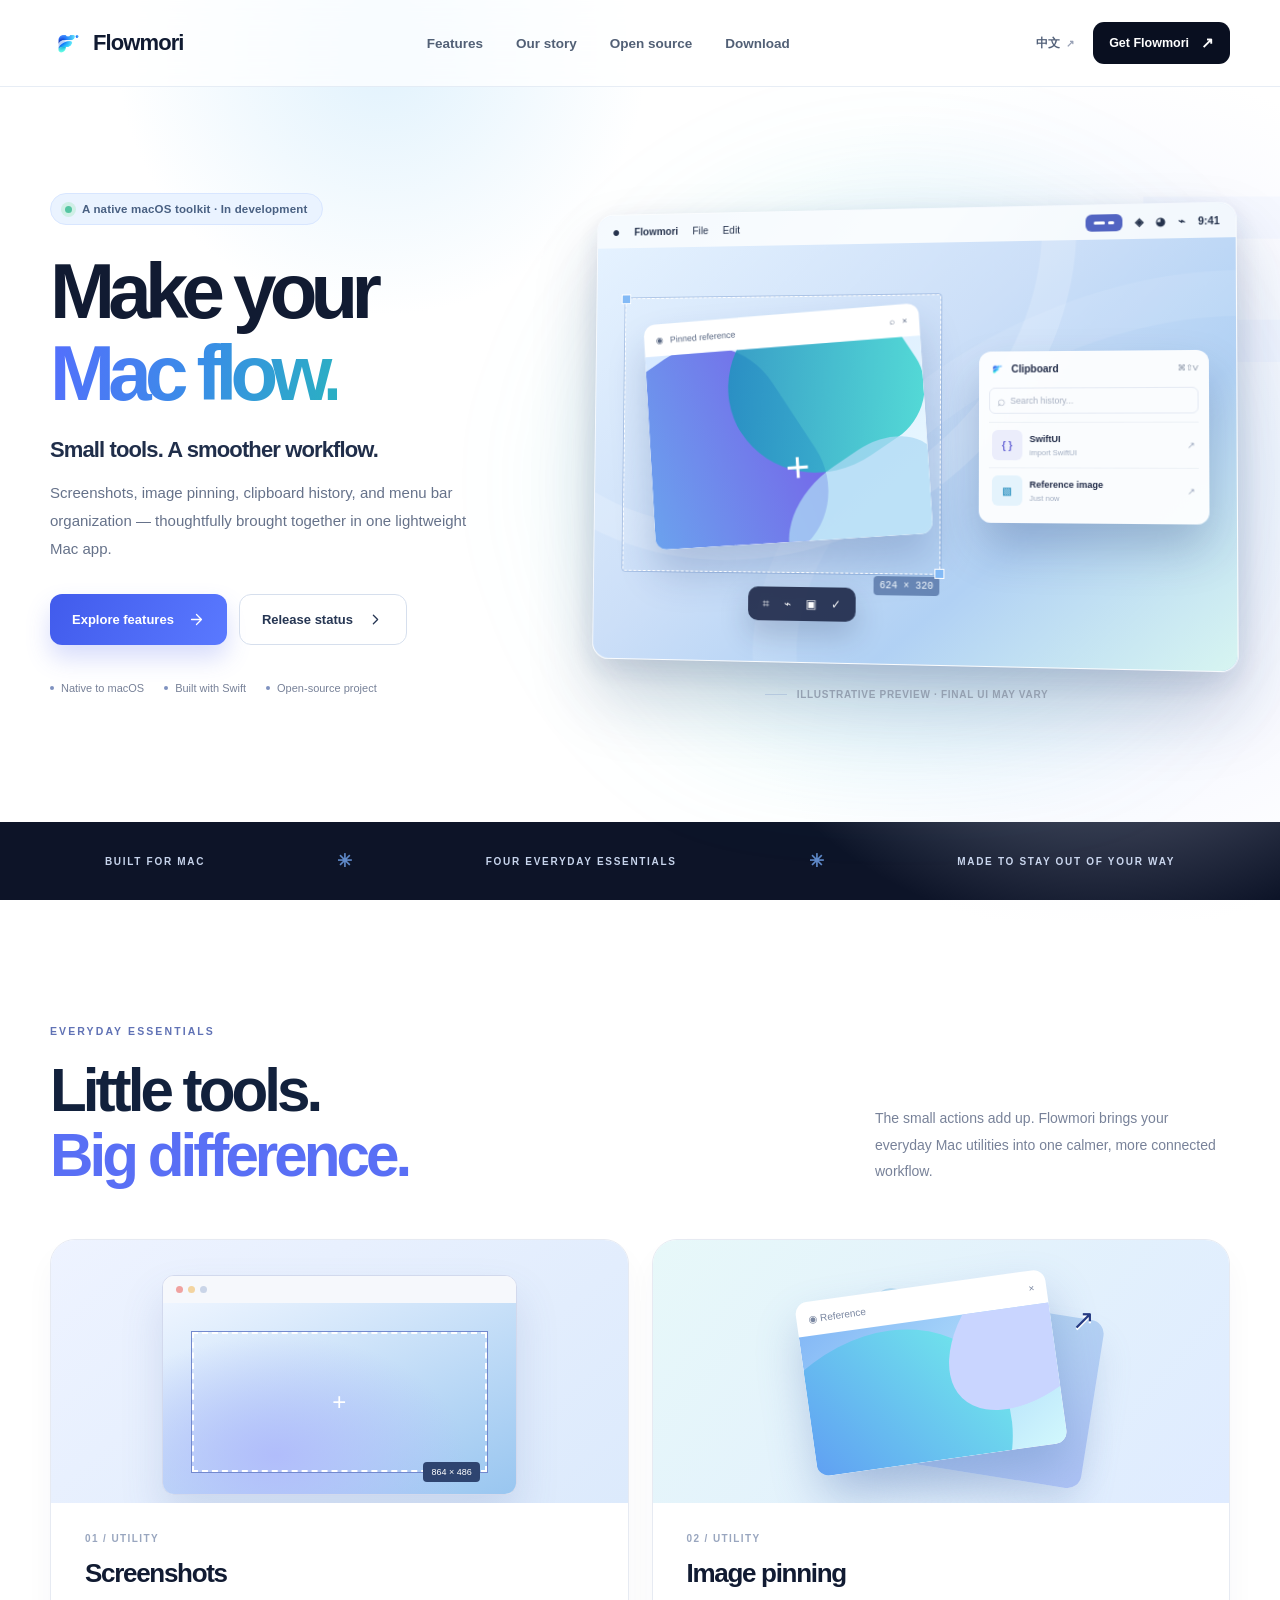
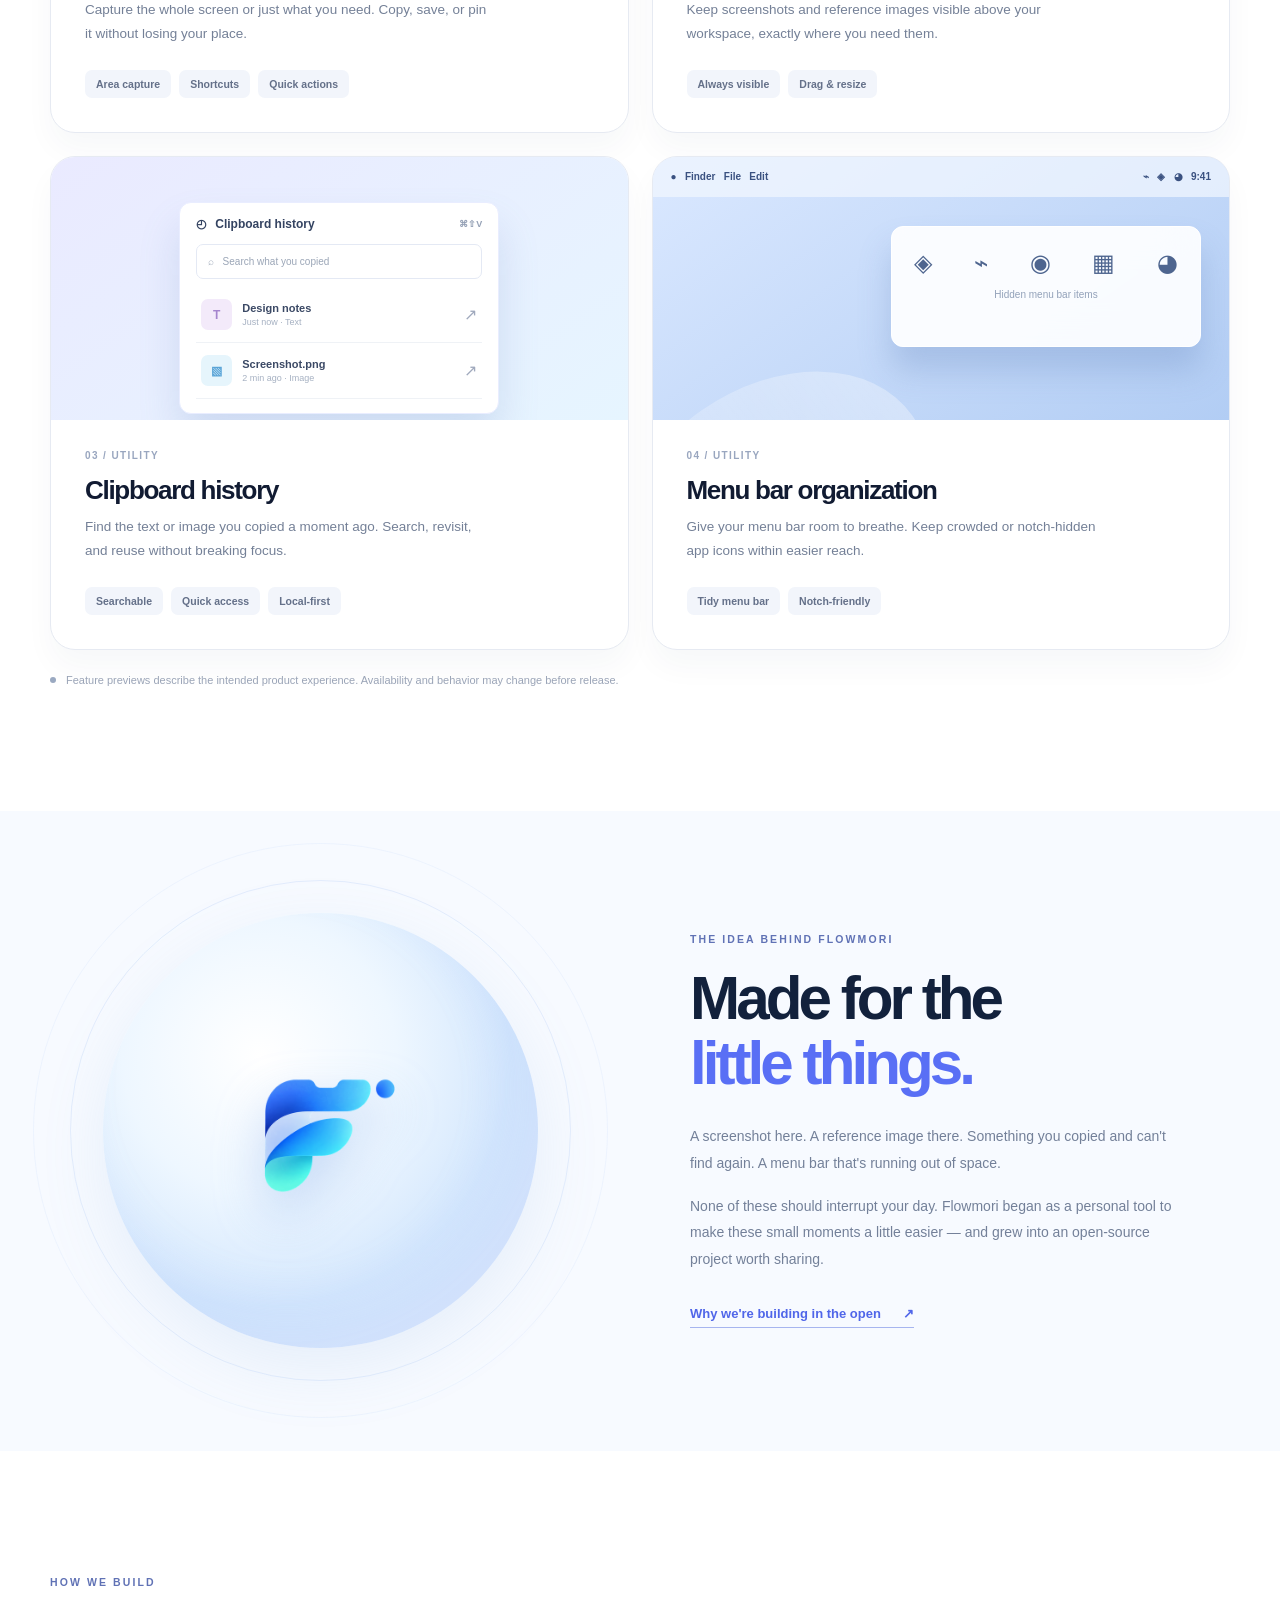
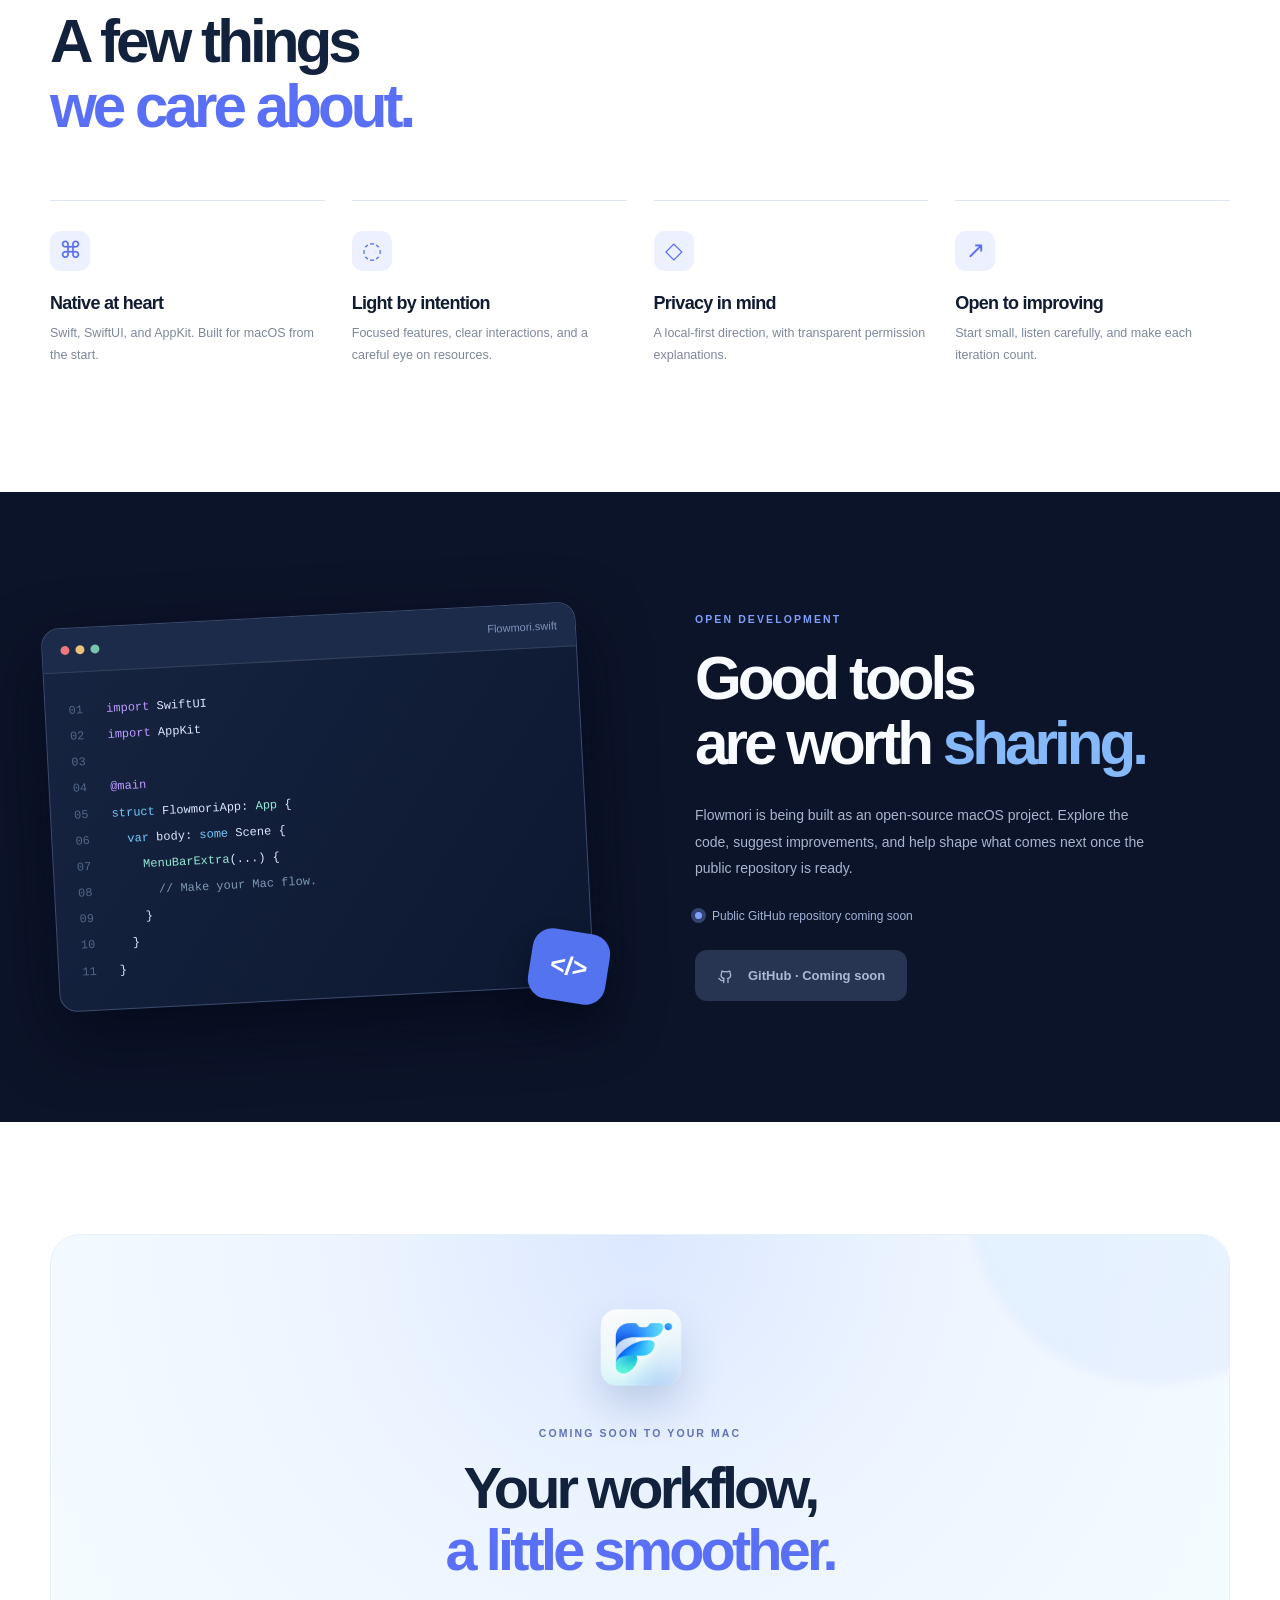
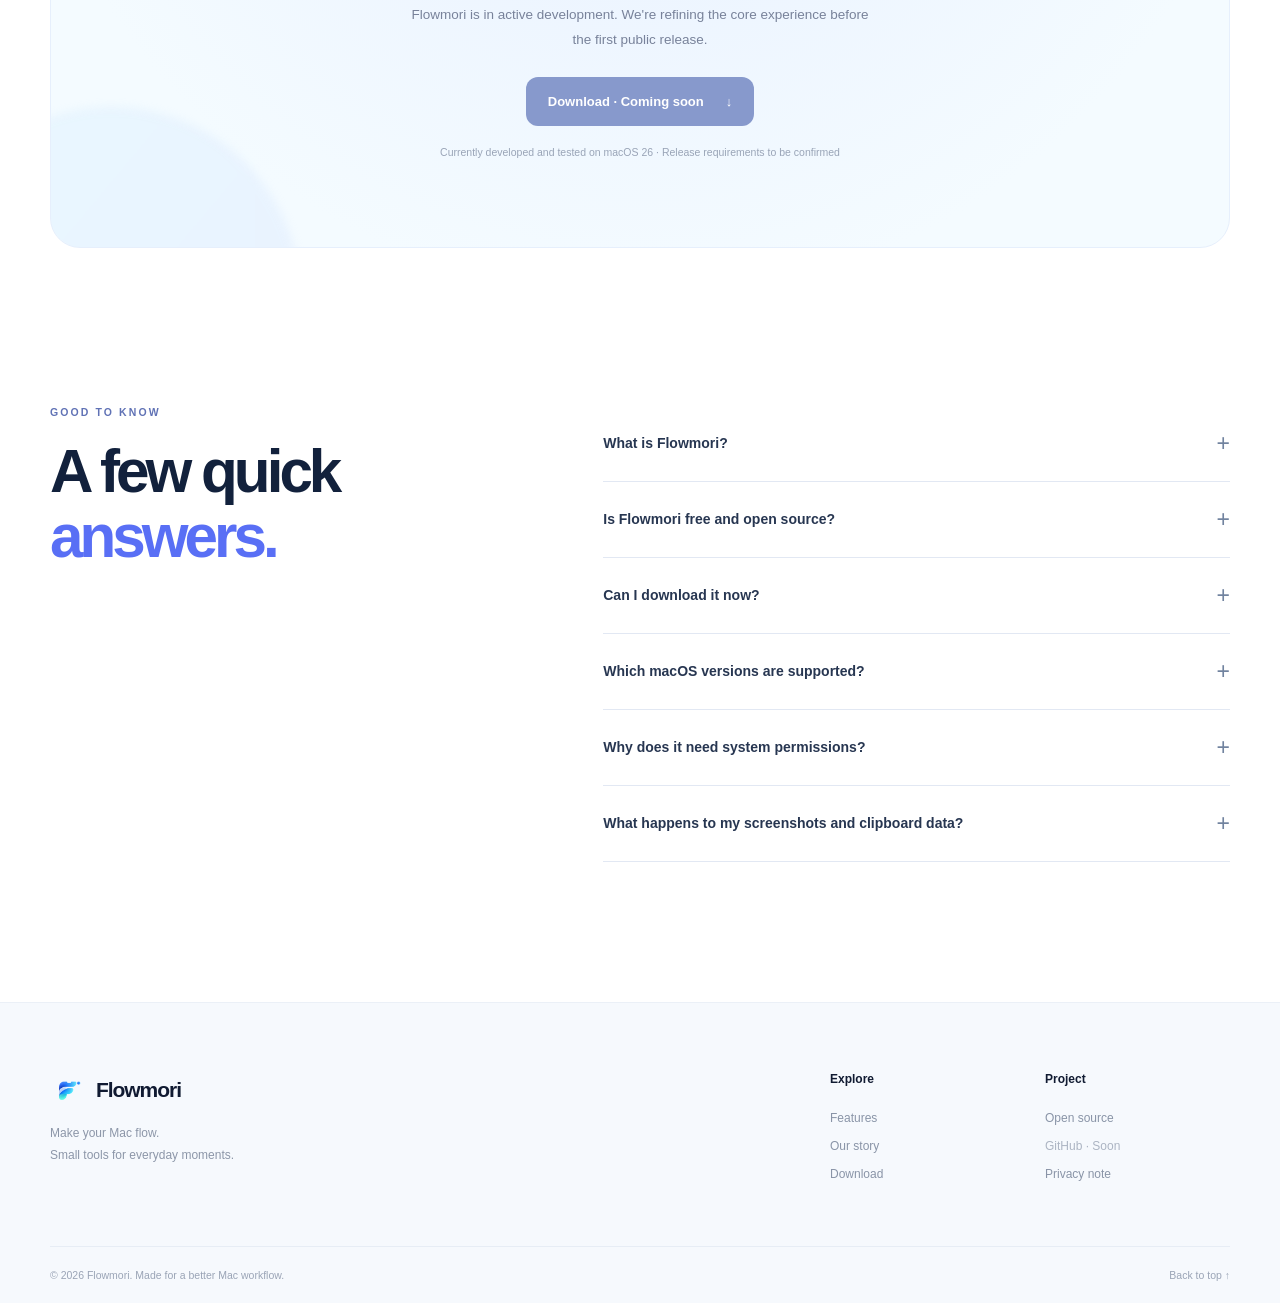
==== index.html @ 20188eb5 "Initial Flowmori website" ====
<!doctype html>
<html lang="en">
<head>
  <meta charset="utf-8">
  <meta name="viewport" content="width=device-width, initial-scale=1">
  <meta name="theme-color" content="#0a1020">
  <meta name="description" content="Flowmori is a lightweight, native macOS productivity toolkit for screenshots, image pinning, clipboard history, and menu bar organization. Made for the little things.">
  <meta property="og:type" content="website">
  <meta property="og:site_name" content="Flowmori">
  <meta property="og:title" content="Flowmori — Make your Mac flow.">
  <meta property="og:description" content="Small tools. A smoother workflow. A native macOS productivity toolkit in development.">
  <meta property="og:url" content="https://flowmori.ai/">
  <meta property="og:image" content="https://flowmori.ai/assets/og-flowmori.jpg">
  <meta name="twitter:card" content="summary_large_image">
  <link rel="canonical" href="https://flowmori.ai/">
  <link rel="icon" type="image/png" sizes="32x32" href="/assets/favicon-32.png">
  <link rel="apple-touch-icon" sizes="180x180" href="/assets/apple-touch-icon.png">
  <link rel="manifest" href="/site.webmanifest">
  <link rel="stylesheet" href="/styles.css">
  <title>Flowmori — Make your Mac flow.</title>
  <script src="/site-config.js" defer></script>
  <script src="/main.js" defer></script>
</head>
<body>
  <a class="skip-link" href="#main">Skip to content</a>
  <div class="ambient ambient-one" aria-hidden="true"></div>
  <div class="ambient ambient-two" aria-hidden="true"></div>
  <header class="site-header" id="top">
    <div class="nav-wrap wrap">
      <a class="brand" href="#top" aria-label="Flowmori, homepage">
        <img src="/assets/flowmori-mark.png" width="34" height="34" alt="" class="brand-icon">
        <span>Flowmori</span>
      </a>
      <button class="mobile-toggle" type="button" aria-label="Open menu" aria-expanded="false" aria-controls="primary-nav"><span></span><span></span><span></span></button>
      <nav class="primary-nav" id="primary-nav" aria-label="Main navigation">
        <a href="#features" data-t="navFeatures">Features</a>
        <a href="#story" data-t="navStory">Our story</a>
        <a href="#opensource" data-t="navSource">Open source</a>
        <a href="#download" data-t="navDownload">Download</a>
      </nav>
      <div class="nav-actions">
        <button class="lang-switch" id="lang-switch" type="button" aria-label="Switch language">中文 <span aria-hidden="true">↗</span></button>
        <a class="nav-cta" href="#download"><span data-t="navCTA">Get Flowmori</span><span aria-hidden="true">↗</span></a>
      </div>
    </div>
  </header>

  <main id="main">
    <section class="hero wrap" aria-labelledby="hero-title">
      <div class="hero-copy">
        <div class="eyebrow"><span class="status-pulse"></span><span data-t="heroEyebrow">A native macOS toolkit · In development</span></div>
        <h1 id="hero-title"><span data-t="heroLine1">Make your</span><br><span class="gradient-text" data-t="heroLine2">Mac flow.</span></h1>
        <p class="hero-lead" data-t="heroLead">Small tools. A smoother workflow.</p>
        <p class="hero-description" data-t="heroDescription">Screenshots, image pinning, clipboard history, and menu bar organization — thoughtfully brought together in one lightweight Mac app.</p>
        <div class="hero-buttons">
          <a class="button button-primary" href="#features"><span data-t="exploreFeatures">Explore features</span><svg aria-hidden="true" viewBox="0 0 24 24"><path d="M5 12h14m-7-7 7 7-7 7"/></svg></a>
          <a class="button button-outline" href="#download"><span data-t="releaseStatus">Release status</span><svg aria-hidden="true" viewBox="0 0 24 24"><path d="m9 18 6-6-6-6"/></svg></a>
        </div>
        <div class="hero-meta"><span><span class="meta-dot"></span><span data-t="metaNative">Native to macOS</span></span><span><span class="meta-dot"></span><span data-t="metaSwift">Built with Swift</span></span><span><span class="meta-dot"></span><span data-t="metaOpen">Open-source project</span></span></div>
      </div>
      <div class="hero-art" aria-label="Illustrative concept preview of Flowmori's toolkit">
        <div class="hero-art-glow" aria-hidden="true"></div>
        <div class="mock-desktop">
          <div class="mock-menubar"><div class="mac-left"><span class="mac-apple">●</span><strong>Flowmori</strong><span>File</span><span>Edit</span></div><div class="mock-right"><span class="menu-pill" title="Hidden items illustration"><span class="minibar"></span><span class="minibar short"></span></span><span>◈</span><span>◕</span><span>⌁</span><span class="mock-clock">9:41</span></div></div>
          <div class="desktop-backdrop">
            <div class="desktop-texture texture-one"></div><div class="desktop-texture texture-two"></div>
            <div class="pinned-image"><div class="pin-head"><span class="pin-label">◉ &nbsp; Pinned reference</span><span>⌕ &nbsp; ×</span></div><div class="pin-scene"><div class="pin-blob a"></div><div class="pin-blob b"></div><div class="pin-blob c"></div><span class="pin-cross">+</span></div></div>
            <div class="selection-box"><span class="selection-label">624 × 320</span><div class="selection-corners"></div></div>
            <div class="clipboard-pop"><div class="clip-heading"><span class="tiny-logo"><img src="/assets/flowmori-mark.png" alt=""></span><strong>Clipboard</strong><span>⌘⇧V</span></div><div class="search-fake"><span>⌕</span> Search history...</div><div class="clip-entry"><span class="clip-entry-icon">{ }</span><div><b>SwiftUI</b><small>import SwiftUI</small></div><span>↗</span></div><div class="clip-entry"><span class="clip-entry-icon image-icon">▧</span><div><b>Reference image</b><small>Just now</small></div><span>↗</span></div></div>
            <div class="floating-controls"><span>⌗</span><span>⌁</span><span>▣</span><span>✓</span></div>
          </div>
        </div>
        <div class="concept-caption"><span class="caption-line"></span><span data-t="previewDisclaimer">Illustrative preview · Final UI may vary</span></div>
      </div>
      <div class="hero-orbit" aria-hidden="true">F</div>
    </section>

    <section class="proof-band"><div class="wrap proof-inner"><span data-t="proofOne">BUILT FOR MAC</span><span class="proof-divider">✳</span><span data-t="proofTwo">FOUR EVERYDAY ESSENTIALS</span><span class="proof-divider">✳</span><span data-t="proofThree">MADE TO STAY OUT OF YOUR WAY</span></div></section>

    <section id="features" class="section features-section wrap">
      <div class="section-top"><div><span class="section-kicker" data-t="featureKicker">EVERYDAY ESSENTIALS</span><h2 data-t="featureTitle">Little tools.<br><em>Big difference.</em></h2></div><p class="section-intro" data-t="featureIntro">The small actions add up. Flowmori brings your everyday Mac utilities into one calmer, more connected workflow.</p></div>
      <div class="feature-grid">
        <article class="feature-card card-screenshots"><div class="feature-visual visual-screenshot"><div class="vis-window"><div class="vis-header"><span></span><span></span><span></span></div><div class="vis-screen"><div class="shot-target"><span>+</span><span class="shot-count">864 × 486</span></div></div></div></div><div class="feature-content"><div class="feature-number">01 / <span data-t="featureUtility">UTILITY</span></div><h3 data-t="screenshotTitle">Screenshots</h3><p data-t="screenshotText">Capture the whole screen or just what you need. Copy, save, or pin it without losing your place.</p><div class="feature-chips"><span data-t="shotTag1">Area capture</span><span data-t="shotTag2">Shortcuts</span><span data-t="shotTag3">Quick actions</span></div></div></article>
        <article class="feature-card card-pinning"><div class="feature-visual visual-pinning"><div class="pin-shadow-window"></div><div class="pin-front-window"><div class="pin-top"><span>◉ Reference</span><span>×</span></div><div class="pin-gradient"><div class="pin-arc"></div><div class="pin-arc second"></div></div></div><div class="pin-cursor">↗</div></div><div class="feature-content"><div class="feature-number">02 / <span data-t="featureUtility">UTILITY</span></div><h3 data-t="pinningTitle">Image pinning</h3><p data-t="pinningText">Keep screenshots and reference images visible above your workspace, exactly where you need them.</p><div class="feature-chips"><span data-t="pinTag1">Always visible</span><span data-t="pinTag2">Drag & resize</span></div></div></article>
        <article class="feature-card card-clipboard"><div class="feature-visual visual-clipboard"><div class="clip-visual-panel"><div class="cv-top"><span>◴</span> Clipboard history <span>⌘⇧V</span></div><div class="cv-search">⌕ &nbsp; Search what you copied</div><div class="cv-row"><span class="cv-item-icon">T</span><div><strong>Design notes</strong><small>Just now · Text</small></div><span>↗</span></div><div class="cv-row"><span class="cv-item-icon blue">▧</span><div><strong>Screenshot.png</strong><small>2 min ago · Image</small></div><span>↗</span></div></div></div><div class="feature-content"><div class="feature-number">03 / <span data-t="featureUtility">UTILITY</span></div><h3 data-t="clipboardTitle">Clipboard history</h3><p data-t="clipboardText">Find the text or image you copied a moment ago. Search, revisit, and reuse without breaking focus.</p><div class="feature-chips"><span data-t="clipTag1">Searchable</span><span data-t="clipTag2">Quick access</span><span data-t="clipTag3">Local-first</span></div></div></article>
        <article class="feature-card card-menubar"><div class="feature-visual visual-menubar"><div class="menu-visual-top"><span>● &nbsp; Finder &nbsp; File &nbsp; Edit</span><span>⌁ &nbsp; ◈ &nbsp; ◕ &nbsp; 9:41</span></div><div class="menu-visual-panel"><div class="menu-visual-icons"><span>◈</span><span>⌁</span><span>◉</span><span>▦</span><span>◕</span></div><div class="menu-panel-label">Hidden menu bar items</div></div><div class="menu-beam"></div></div><div class="feature-content"><div class="feature-number">04 / <span data-t="featureUtility">UTILITY</span></div><h3 data-t="menubarTitle">Menu bar organization</h3><p data-t="menubarText">Give your menu bar room to breathe. Keep crowded or notch-hidden app icons within easier reach.</p><div class="feature-chips"><span data-t="menuTag1">Tidy menu bar</span><span data-t="menuTag2">Notch-friendly</span></div></div></article>
      </div>
      <p class="feature-notice"><span class="notice-dot"></span><span data-t="featureNotice">Feature previews describe the intended product experience. Availability and behavior may change before release.</span></p>
    </section>

    <section class="story-section" id="story"><div class="wrap story-layout"><div class="story-orb"><img src="/assets/flowmori-mark.png" alt="Flowmori abstract F mark" width="240" height="240"></div><div class="story-copy"><span class="section-kicker" data-t="storyKicker">THE IDEA BEHIND FLOWMORI</span><h2 data-t="storyTitle">Made for the<br><em>little things.</em></h2><p data-t="storyP1">A screenshot here. A reference image there. Something you copied and can't find again. A menu bar that's running out of space.</p><p data-t="storyP2">None of these should interrupt your day. Flowmori began as a personal tool to make these small moments a little easier — and grew into an open-source project worth sharing.</p><a class="text-link" href="#opensource"><span data-t="storyLink">Why we're building in the open</span><span aria-hidden="true">↗</span></a></div></div></section>

    <section class="section philosophy wrap"><div class="section-top philosophy-top"><div><span class="section-kicker" data-t="philosophyKicker">HOW WE BUILD</span><h2 data-t="philosophyTitle">A few things<br><em>we care about.</em></h2></div></div><div class="principles"><div class="principle"><span class="principle-icon">⌘</span><h3 data-t="pr1Title">Native at heart</h3><p data-t="pr1Text">Swift, SwiftUI, and AppKit. Built for macOS from the start.</p></div><div class="principle"><span class="principle-icon">◌</span><h3 data-t="pr2Title">Light by intention</h3><p data-t="pr2Text">Focused features, clear interactions, and a careful eye on resources.</p></div><div class="principle"><span class="principle-icon">◇</span><h3 data-t="pr3Title">Privacy in mind</h3><p data-t="pr3Text">A local-first direction, with transparent permission explanations.</p></div><div class="principle"><span class="principle-icon">↗</span><h3 data-t="pr4Title">Open to improving</h3><p data-t="pr4Text">Start small, listen carefully, and make each iteration count.</p></div></div></section>

    <section class="opensource-section" id="opensource"><div class="wrap source-layout"><div class="source-decoration" aria-hidden="true"><div class="code-window"><div class="code-top"><div><span></span><span></span><span></span></div><span>Flowmori.swift</span></div><div class="code-body"><div><i>01</i> <span class="code-purple">import</span> SwiftUI</div><div><i>02</i> <span class="code-purple">import</span> AppKit</div><div><i>03</i></div><div><i>04</i> <span class="code-purple">@main</span></div><div><i>05</i> <span class="code-blue">struct</span> FlowmoriApp: <span class="code-green">App</span> {</div><div><i>06</i> &nbsp; <span class="code-blue">var</span> body: <span class="code-blue">some</span> Scene {</div><div><i>07</i> &nbsp; &nbsp; <span class="code-green">MenuBarExtra</span>(...) {</div><div><i>08</i> &nbsp; &nbsp; &nbsp; <span class="code-muted">// Make your Mac flow.</span></div><div><i>09</i> &nbsp; &nbsp; }</div><div><i>10</i> &nbsp; }</div><div><i>11</i> }</div></div></div><div class="code-sticker">&lt;/&gt;</div></div><div class="source-copy"><span class="section-kicker" data-t="sourceKicker">OPEN DEVELOPMENT</span><h2 data-t="sourceTitle">Good tools<br>are worth <em>sharing.</em></h2><p data-t="sourceP">Flowmori is being built as an open-source macOS project. Explore the code, suggest improvements, and help shape what comes next once the public repository is ready.</p><div class="source-info"><span class="source-info-circle"></span><span data-t="sourceStatus">Public GitHub repository coming soon</span></div><div class="source-actions"><span id="github-cta" class="button button-disabled" aria-disabled="true"><svg aria-hidden="true" viewBox="0 0 24 24"><path d="M9 19c-4.5 1.5-4.5-2.5-6.5-3M15.5 22v-3.9c0-1.1.1-1.6-.5-2.1 2.1-.2 4.3-1.1 4.3-4.8 0-1-.4-1.8-1-2.5.1-.3.4-1.4-.1-2.9 0 0-1-.3-3 1a10.4 10.4 0 0 0-5.4 0c-2-1.3-3-1-3-1-.5 1.5-.2 2.6-.1 2.9-.7.7-1 1.5-1 2.5 0 3.7 2.2 4.6 4.3 4.8-.5.5-.5 1.1-.5 2.1V22"/></svg><span data-t="sourceButton">GitHub · Coming soon</span></span></div></div></div></section>

    <section id="download" class="download-section wrap"><div class="download-panel"><div class="download-noise"></div><div class="download-inner"><div class="download-icon"><img src="/assets/flowmori-app-icon.png" alt="Flowmori app icon" width="98" height="98"></div><span class="section-kicker download-kicker" data-t="downloadKicker">COMING SOON TO YOUR MAC</span><h2 data-t="downloadTitle">Your workflow,<br><em>a little smoother.</em></h2><p data-t="downloadText">Flowmori is in active development. We're refining the core experience before the first public release.</p><div id="download-action" class="button button-download-disabled" aria-disabled="true"><span data-t="downloadButton">Download · Coming soon</span><span aria-hidden="true">↓</span></div><p class="download-small" data-t="downloadMeta">Currently developed and tested on macOS 26 · Release requirements to be confirmed</p></div><div class="download-orb orb-left"></div><div class="download-orb orb-right"></div></div></section>

    <section class="section faq-section wrap" id="faq"><div class="faq-heading"><span class="section-kicker" data-t="faqKicker">GOOD TO KNOW</span><h2 data-t="faqTitle">A few quick<br><em>answers.</em></h2></div><div class="faq-list">
      <details><summary><span data-t="q1">What is Flowmori?</span><span class="faq-plus" aria-hidden="true">+</span></summary><p data-t="a1">Flowmori is a native macOS productivity toolkit bringing screenshots, image pinning, clipboard history, and menu bar organization together.</p></details>
      <details><summary><span data-t="q2">Is Flowmori free and open source?</span><span class="faq-plus" aria-hidden="true">+</span></summary><p data-t="a2">That's the plan. Flowmori is being developed as a free, open-source application. The repository and licensing details will be shared when the project becomes public.</p></details>
      <details><summary><span data-t="q3">Can I download it now?</span><span class="faq-plus" aria-hidden="true">+</span></summary><p data-t="a3">Not yet. The first public build, installation instructions, and release notes will appear here when they're ready.</p></details>
      <details><summary><span data-t="q4">Which macOS versions are supported?</span><span class="faq-plus" aria-hidden="true">+</span></summary><p data-t="a4">Development and testing currently focus on macOS 26. Final minimum version and hardware support will be confirmed with the release.</p></details>
      <details><summary><span data-t="q5">Why does it need system permissions?</span><span class="faq-plus" aria-hidden="true">+</span></summary><p data-t="a5">Screenshots and some menu bar interactions rely on macOS system permissions. The application will explain the permissions needed for each feature.</p></details>
      <details><summary><span data-t="q6">What happens to my screenshots and clipboard data?</span><span class="faq-plus" aria-hidden="true">+</span></summary><p data-t="a6">Flowmori is being designed with local-first functionality in mind. Data storage, permissions, and any network access will be documented before public release.</p></details>
    </div></section>
  </main>
  <footer class="footer"><div class="wrap footer-top"><div><div class="footer-brand"><img src="/assets/flowmori-mark.png" width="36" height="36" alt=""><strong>Flowmori</strong></div><p data-t="footerTag">Make your Mac flow.<br>Small tools for everyday moments.</p></div><div class="footer-links"><div><h4 data-t="footerExplore">Explore</h4><a href="#features" data-t="navFeatures">Features</a><a href="#story" data-t="navStory">Our story</a><a href="#download" data-t="navDownload">Download</a></div><div><h4 data-t="footerProject">Project</h4><a href="#opensource" data-t="navSource">Open source</a><span class="muted-link" data-t="footerGithub">GitHub · Soon</span><a href="/privacy/" data-t="privacyLink">Privacy note</a></div></div></div><div class="wrap footer-bottom"><span>© 2026 Flowmori. <span data-t="footerRights">Made for a better Mac workflow.</span></span><a href="#top" class="back-top" data-t="backTop">Back to top ↑</a></div></footer>
</body>
</html>
---- styles.css ----
:root{--ink:#111b32;--muted:#64708a;--accent:#506bfa;--sky:#50cbea;--surface:#f7f9fd;--line:#e3e8f1;--navy:#090f20;--card-radius:24px;--wrap:1180px}*{box-sizing:border-box}html{scroll-behavior:smooth;scroll-padding-top:95px}body{margin:0;min-width:320px;font-family:Inter,-apple-system,BlinkMacSystemFont,"SF Pro Display","Segoe UI",sans-serif;-webkit-font-smoothing:antialiased;color:var(--ink);background:#fff;overflow-x:hidden}a{color:inherit;text-decoration:none}button{font:inherit;cursor:pointer}img{max-width:100%;display:block}::selection{background:#bfe7fa;color:#102044}.wrap{width:min(calc(100% - 72px),var(--wrap));margin-inline:auto}.skip-link{position:absolute;top:-100px;left:20px;padding:12px 18px;background:#fff;color:#141414;z-index:999}.skip-link:focus{top:20px}a:focus-visible,button:focus-visible,summary:focus-visible{outline:3px solid #39bde7;outline-offset:4px}.ambient{position:absolute;z-index:0;pointer-events:none}.ambient-one{top:-230px;left:8%;width:560px;height:560px;background:radial-gradient(circle,#cce9fb 0%,rgba(204,233,251,0) 67%);opacity:.6}.ambient-two{top:80px;right:-280px;width:920px;height:840px;background:radial-gradient(circle at center,#e4e9ff 0%,rgba(227,242,255,0) 70%);opacity:.7}.site-header{position:relative;z-index:20;background:rgba(255,255,255,.73);backdrop-filter:blur(18px);-webkit-backdrop-filter:blur(18px);border-bottom:1px solid rgba(195,209,230,.4)}.nav-wrap{height:86px;display:flex;align-items:center;gap:32px}.brand{display:inline-flex;align-items:center;gap:9px;font-size:22px;letter-spacing:-.9px;font-weight:760;white-space:nowrap}.brand-icon{object-fit:contain}.primary-nav{display:flex;align-items:center;gap:33px;margin:auto}.primary-nav a{font-size:13.5px;color:#526076;font-weight:550;transition:color .2s}.primary-nav a:hover{color:#182747}.nav-actions{display:flex;align-items:center;gap:16px}.lang-switch{border:0;background:transparent;color:#536179;font-size:12px;font-weight:700;padding:8px 3px;white-space:nowrap}.lang-switch span{margin-left:3px;font-size:10px;color:#97a0b5}.nav-cta{background:var(--navy);color:#fff;padding:12px 16px;border-radius:11px;font-size:12.5px;font-weight:670;display:flex;align-items:center;gap:12px;white-space:nowrap;transition:transform .2s,background .2s}.nav-cta:hover{background:#1f2c52;transform:translateY(-1px)}.nav-cta span:last-child{font-size:15px}.mobile-toggle{display:none}.hero{position:relative;z-index:1;display:grid;grid-template-columns:.89fr 1.11fr;gap:36px;align-items:center;min-height:700px;padding-block:90px 100px}.hero-copy{position:relative;z-index:2;padding-bottom:12px}.eyebrow{display:inline-flex;align-items:center;gap:10px;background:#eaf3ff;border:1px solid #d8e6ff;border-radius:100px;padding:9px 14px;font-size:11.5px;font-weight:650;color:#496082;letter-spacing:.015em}.status-pulse{width:7px;height:7px;background:#55c5a2;border-radius:50%;box-shadow:0 0 0 4px #cfefe6}.hero h1{font-size:clamp(62px,6.1vw,90px);letter-spacing:-.087em;line-height:1.05;margin:26px 0 22px;font-weight:770}.gradient-text{background:linear-gradient(104deg,#5271fb 5%,#398ee6 53%,#2baec4 96%);background-clip:text;-webkit-background-clip:text;color:transparent}.hero-lead{font-size:22px;letter-spacing:-.04em;color:#202e4a;font-weight:700;margin:0 0 16px}.hero-description{font-size:15px;line-height:1.85;color:#66728a;max-width:445px;margin:0}.hero-buttons{display:flex;align-items:center;gap:12px;margin-top:31px}.button{display:inline-flex;align-items:center;justify-content:center;gap:14px;min-height:51px;padding:0 22px;border-radius:12px;font-size:13px;font-weight:680;transition:transform .2s,box-shadow .2s,background .2s;white-space:nowrap}.button:hover{transform:translateY(-2px)}.button svg,.source-actions svg{width:17px;height:17px;stroke:currentColor;fill:none;stroke-width:1.8;stroke-linecap:round;stroke-linejoin:round}.button-primary{color:#fff;background:linear-gradient(115deg,#415bec,#5a79ff);box-shadow:0 13px 24px rgba(71,96,235,.22)}.button-primary:hover{box-shadow:0 17px 28px rgba(71,96,235,.31)}.button-outline{border:1px solid #d6dfed;color:#263653;background:rgba(255,255,255,.8)}.button-outline:hover{background:#fff;box-shadow:0 12px 20px rgba(67,87,135,.06)}.hero-meta{display:flex;gap:20px;flex-wrap:wrap;margin-top:37px;color:#778198;font-size:11px;font-weight:520}.hero-meta>span{display:inline-flex;align-items:center;gap:7px}.meta-dot{width:4px;height:4px;background:#7f92c0;border-radius:50%}.hero-art{position:relative;padding-block:30px 22px;margin-left:-12px}.hero-art-glow{position:absolute;inset:0;background:radial-gradient(ellipse at 50% 55%,rgba(80,126,245,.29),rgba(55,205,213,.13) 40%,transparent 70%);filter:blur(36px);transform:scale(1.24)}.mock-desktop{position:relative;z-index:1;max-width:670px;height:457px;border-radius:17px;overflow:hidden;transform:perspective(1300px) rotateY(-7deg) rotateX(2deg);transform-origin:center;box-shadow:0 38px 70px rgba(20,43,93,.2),0 10px 28px rgba(51,66,118,.12);border:1px solid rgba(255,255,255,.85);background:linear-gradient(130deg,#d8eafd,#eaf5fc 34%,#a8c9f3 100%)}.mock-menubar{height:34px;background:rgba(255,255,255,.74);display:flex;justify-content:space-between;padding:0 15px;align-items:center;color:#26334d;font-size:10.5px}.mac-left,.mock-right{display:flex;align-items:center;gap:15px}.mac-left strong{font-weight:760}.mac-apple{font-size:14px}.mock-right{gap:12px;font-weight:660}.menu-pill{display:flex;gap:3px;align-items:center;background:#5264c2;color:#fff;padding:7px 8px;border-radius:6px}.minibar{width:11px;height:3px;border-radius:3px;background:#fff}.minibar.short{width:6px}.desktop-backdrop{position:relative;height:calc(100% - 34px);overflow:hidden;background:linear-gradient(140deg,#e5f2ff 0%,#ccdff8 42%,#b1d1f4 69%,#d7f5f1 100%)}.desktop-texture{position:absolute;border-radius:50%;border:34px solid rgba(255,255,255,.17);transform:rotate(-29deg)}.texture-one{height:580px;width:660px;top:-270px;left:-160px}.texture-two{height:480px;width:750px;top:70px;left:140px;border-width:46px;opacity:.5}.pinned-image{position:absolute;top:70px;left:57px;width:285px;height:231px;background:#fff;border-radius:12px;box-shadow:0 25px 40px rgba(23,53,122,.22);transform:rotate(-4deg);overflow:hidden}.pin-head{height:33px;display:flex;align-items:center;justify-content:space-between;padding:0 12px;color:#586782;font-size:9px}.pin-scene{position:relative;height:calc(100% - 33px);background:linear-gradient(142deg,#d7e9ff,#eaf9ff);overflow:hidden}.pin-blob{position:absolute;border-radius:58% 42% 38% 62%;transform:rotate(-30deg)}.pin-blob.a{width:230px;height:240px;background:linear-gradient(100deg,#68b4ef,#7566e9);left:-65px;top:5px}.pin-blob.b{width:190px;height:180px;background:linear-gradient(125deg,#1b87bb,#41dcd2);left:85px;top:-50px;opacity:.87}.pin-blob.c{width:180px;height:130px;background:#aedaf5;left:134px;top:115px;opacity:.75}.pin-cross{color:#fff;position:absolute;top:50%;left:49%;font-size:43px;font-weight:200}.selection-box{position:absolute;left:30px;top:52px;width:327px;height:280px;border:1.5px dashed #fff;outline:1px solid rgba(57,103,173,.28);border-radius:3px}.selection-label{position:absolute;bottom:-22px;right:0;font:10px Menlo,monospace;color:#f5fbff;background:rgba(54,86,141,.6);padding:4px 6px;border-radius:4px}.selection-corners:before,.selection-corners:after{content:"";position:absolute;width:8px;height:8px;border:1px solid #fff;background:#83baf6;top:-5px;left:-5px}.selection-corners:after{left:auto;right:-5px;top:auto;bottom:-5px}.clipboard-pop{position:absolute;right:26px;top:110px;width:224px;background:rgba(255,255,255,.93);backdrop-filter:blur(20px);border-radius:12px;box-shadow:0 24px 46px rgba(23,44,97,.24);padding:10px;color:#222c48}.clip-heading{display:flex;align-items:center;gap:7px;font-size:10px}.clip-heading strong{flex:1}.clip-heading>span:last-child{font-size:8px;color:#8590a2}.tiny-logo{height:15px;width:15px}.tiny-logo img{width:15px;height:15px}.search-fake{height:26px;border:1px solid #e5eaf3;border-radius:6px;margin:11px 0 8px;color:#a6afc0;display:flex;align-items:center;padding:0 7px;font-size:8.7px}.search-fake span{font-size:14px;margin-right:5px}.clip-entry{display:flex;gap:7px;padding:7px 3px;border-top:1px solid #edf1f6;font-size:9px;align-items:center}.clip-entry-icon{display:grid;place-items:center;background:#ebedfb;color:#6b69d7;border-radius:6px;width:30px;height:30px;font-size:10px;font-weight:700}.clip-entry-icon.image-icon{color:#429dc7;background:#e4f3fc}.clip-entry div{flex:1;display:flex;gap:4px;flex-direction:column}.clip-entry small{font-size:7.5px;color:#a1adc0}.clip-entry>span:last-child{color:#9aa6bd}.floating-controls{position:absolute;left:162px;bottom:41px;display:flex;gap:15px;padding:10px 15px;background:rgba(21,31,63,.86);color:white;border-radius:10px;box-shadow:0 13px 30px rgba(21,35,78,.22);font-size:12px}.concept-caption{position:relative;z-index:2;margin-top:25px;display:flex;gap:10px;align-items:center;justify-content:center;color:#94a0b1;font-size:10px;font-weight:560;letter-spacing:.07em;text-transform:uppercase}.caption-line{width:22px;height:1px;background:#b5c8de}.hero-orbit{position:absolute;right:-120px;top:50px;font-size:380px;font-weight:900;color:rgba(100,130,235,.035);pointer-events:none;line-height:1}.proof-band{background:#0d1428;color:#c7d4ec}.proof-inner{min-height:78px;display:flex;align-items:center;justify-content:space-around;gap:22px;font-size:10px;font-weight:720;letter-spacing:.17em}.proof-divider{font-size:18px;color:#5f89c9}.section{padding-block:125px}.section-top{display:flex;justify-content:space-between;align-items:end;gap:50px;margin-bottom:50px}.section-kicker{display:block;font-size:10.5px;letter-spacing:.2em;font-weight:790;color:#6072b5;margin-bottom:22px}.section h2,.story-copy h2,.source-copy h2,.download-panel h2,.faq-heading h2{font-size:clamp(44px,4.7vw,63px);letter-spacing:-.066em;line-height:1.08;margin:0;color:#12213c;font-weight:770}.section h2 em,.story-copy h2 em,.source-copy h2 em,.download-panel h2 em,.faq-heading h2 em{font-style:normal;color:#596ff5}.section-intro{max-width:350px;line-height:1.9;font-size:14px;color:#788299;margin:0 5px 4px 0}.feature-grid{display:grid;grid-template-columns:repeat(2,minmax(0,1fr));gap:23px}.feature-card{border:1px solid #e6eaf2;border-radius:25px;overflow:hidden;background:#fff;box-shadow:0 17px 30px rgba(30,53,92,.035);transition:transform .25s,box-shadow .25s}.feature-card:hover{transform:translateY(-4px);box-shadow:0 25px 50px rgba(32,55,107,.09)}.feature-visual{position:relative;height:263px;overflow:hidden;display:flex;align-items:center;justify-content:center}.visual-screenshot{background:linear-gradient(140deg,#eef3ff,#dceafc)}.vis-window{height:220px;width:355px;background:#fff;border:1px solid #d2d9ed;border-radius:12px;overflow:hidden;box-shadow:0 23px 41px rgba(78,108,166,.17);transform:translateY(14px)}.vis-header{height:27px;background:#f6f8fc;display:flex;align-items:center;gap:5px;padding-left:13px}.vis-header span{height:7px;width:7px;border-radius:50%;background:#cad5e8}.vis-header span:first-child{background:#f0a2a0}.vis-header span:nth-child(2){background:#f3d4a0}.vis-screen{height:calc(100% - 27px);background:radial-gradient(ellipse at 32% 80%,#b1bdfb 0%,transparent 56%),linear-gradient(155deg,#eef5ff,#99c6f0);padding:29px}.shot-target{height:140px;border:2px dashed white;box-shadow:0 0 0 1px #7389ce;position:relative;display:grid;place-items:center;color:#fff;font-size:24px}.shot-count{position:absolute;bottom:-12px;right:5px;padding:5px 8px;background:#2e4470;color:#fff;font-size:9px;border-radius:4px}.visual-pinning{background:linear-gradient(130deg,#e7f8f9,#dfebff)}.pin-shadow-window{position:absolute;width:230px;height:170px;border-radius:14px;background:linear-gradient(145deg,#b8ddf1,#adc2f5);transform:rotate(9deg) translate(40px,11px);box-shadow:0 24px 35px #718fbd33}.pin-front-window{width:252px;height:175px;border-radius:12px;overflow:hidden;background:#fff;box-shadow:0 24px 45px #5175b655;transform:rotate(-8deg) translate(-10px,0)}.pin-top{height:34px;padding:0 12px;display:flex;align-items:center;justify-content:space-between;font-size:10px;color:#7a87a1}.pin-gradient{height:141px;background:linear-gradient(145deg,#85b9f6,#d2f8fd);position:relative;overflow:hidden}.pin-arc{position:absolute;border-radius:50%;width:300px;height:240px;left:-90px;top:18px;background:linear-gradient(90deg,#597ff6,#6fe2ec);transform:rotate(-38deg)}.pin-arc.second{background:#c9d5ff;width:220px;height:130px;left:130px;top:-50px}.pin-cursor{position:absolute;top:64px;right:134px;font-size:27px;color:#263b83;text-shadow:0 2px white}.visual-clipboard{background:linear-gradient(145deg,#eaeaff,#e6f5ff)}.clip-visual-panel{background:white;border:1px solid #e9edff;border-radius:12px;width:320px;box-shadow:0 25px 40px #6382bc33;transform:translateY(20px);padding:14px 16px}.cv-top{font-size:12px;font-weight:760;display:flex;align-items:center;gap:9px;color:#344361}.cv-top>span:last-child{margin-left:auto;font-size:9px;color:#94a0b5}.cv-search{font-size:10px;color:#9ba6b7;padding:11px;border:1px solid #e4e9f4;border-radius:7px;margin:13px 0 8px}.cv-row{display:flex;gap:10px;align-items:center;padding:12px 5px;border-bottom:1px solid #eff2f6;color:#a0a9bd}.cv-row>div{display:flex;flex:1;flex-direction:column;gap:3px}.cv-row strong{font-size:11px;color:#3b4965}.cv-row small{font-size:9px;color:#a6b1c2}.cv-item-icon{width:31px;height:31px;display:grid;place-items:center;border-radius:7px;background:#f3eafa;color:#a585ce;font-size:12px;font-weight:800}.cv-item-icon.blue{background:#e6f5fc;color:#59a4d7}.visual-menubar{align-items:initial;background:linear-gradient(145deg,#dae8ff,#b2cdf4)}.menu-visual-top{height:40px;width:100%;padding:0 18px;display:flex;justify-content:space-between;align-items:center;font-size:10px;font-weight:650;color:#3a5180;background:#f2f7ffb8}.menu-visual-panel{position:absolute;right:28px;top:69px;width:310px;height:121px;background:rgba(255,255,255,.91);border:1px solid white;backdrop-filter:blur(18px);border-radius:12px;box-shadow:0 23px 32px #6584bd4d;padding:22px}.menu-visual-icons{display:flex;justify-content:space-between;font-size:24px;color:#4e658f}.menu-panel-label{margin-top:12px;font-size:10px;text-align:center;color:#92a1b9}.menu-beam{position:absolute;width:340px;height:250px;background:linear-gradient(90deg,#ffffff25,#ffffff55);transform:rotate(-35deg);border-radius:50%;bottom:-218px;left:-50px}.feature-content{padding:30px 34px 34px}.feature-number{font-size:10px;font-weight:740;color:#99a6bf;letter-spacing:.14em}.feature-card h3{font-size:26px;letter-spacing:-.05em;margin:14px 0 9px}.feature-card p{max-width:410px;color:#748097;font-size:13.5px;line-height:1.78;margin:0 0 23px;min-height:49px}.feature-chips{display:flex;gap:8px;flex-wrap:wrap}.feature-chips span{background:#f2f5fb;color:#647089;border-radius:7px;padding:8px 11px;font-size:10.5px;font-weight:570}.feature-notice{display:flex;gap:10px;align-items:center;color:#9aa4b7;font-size:11px;margin:24px 0 0}.notice-dot{height:6px;width:6px;background:#9aa9c1;border-radius:50%;flex:none}.story-section{overflow:hidden;background:#f7faff}.story-layout{min-height:640px;display:grid;grid-template-columns:1fr 1fr;align-items:center;gap:100px}.story-orb{height:435px;width:435px;max-width:100%;display:grid;place-items:center;border-radius:50%;background:radial-gradient(circle at 36% 33%,#fff 0%,#eef7ff 34%,#d4e7fd 62%,#e6ecfd 100%);box-shadow:0 22px 65px #7ca9dd23, inset -32px -42px 45px #9ebef92b;position:relative;margin-inline:auto}.story-orb:before{content:"";border:1px solid #c4d7f7;border-radius:50%;position:absolute;inset:-33px;opacity:.4}.story-orb:after{content:"";border:1px solid #c4d7f7;border-radius:50%;position:absolute;inset:-70px;opacity:.2}.story-orb img{height:220px;width:220px;object-fit:contain;filter:drop-shadow(0 22px 25px #7da5e65e)}.story-copy h2{margin-bottom:26px}.story-copy p{font-size:14px;line-height:1.9;color:#738099;max-width:495px;margin:0 0 16px}.text-link{display:inline-flex;gap:22px;align-items:center;color:#5066e9;font-size:13px;font-weight:740;margin-top:18px;padding-bottom:6px;border-bottom:1px solid #a7b5ef}.principles{display:grid;grid-template-columns:repeat(4,1fr);gap:27px;margin-top:60px}.principle{border-top:1px solid #dfe6f1;padding-top:30px}.principle-icon{height:40px;width:40px;display:grid;place-items:center;color:#586eef;background:#edf0ff;border-radius:11px;font-size:23px;font-weight:500}.principle h3{font-size:18px;letter-spacing:-.04em;margin:22px 0 8px}.principle p{font-size:12.5px;color:#7d879a;line-height:1.8;margin:0}.opensource-section{background:#0c1429;overflow:hidden}.source-layout{min-height:630px;display:grid;grid-template-columns:1fr 1fr;gap:110px;align-items:center}.source-copy .section-kicker{color:#7d9efb}.source-copy h2{color:#f8fbff}.source-copy h2 em{color:#86b9fa}.source-copy p{max-width:470px;color:#a8b5ce;line-height:1.9;font-size:14px;margin:25px 0}.source-info{display:flex;align-items:center;gap:10px;color:#a1b3d8;font-size:12px;margin:27px 0}.source-info-circle{width:7px;height:7px;background:#7fa0ff;box-shadow:0 0 0 4px #33456f;border-radius:50%}.button-disabled{background:#273452;color:#aab9d7;cursor:default}.button-disabled:hover,.button-download-disabled:hover{transform:none}.source-decoration{height:390px;position:relative;display:flex;align-items:center}.code-window{width:100%;border:1px solid #3d4b70;border-radius:18px;background:linear-gradient(125deg,#172441,#0c1830);overflow:hidden;box-shadow:0 27px 65px #020817aa;transform:rotate(-3deg)}.code-top{height:44px;background:#1b2b49;border-bottom:1px solid #34415b;display:flex;align-items:center;justify-content:space-between;padding:0 18px;color:#7f93bb;font-size:11px}.code-top>div{display:flex;gap:6px}.code-top>div span{width:9px;height:9px;background:#ec787c;border-radius:50%}.code-top>div span:nth-child(2){background:#edc079}.code-top>div span:nth-child(3){background:#77c4ad}.code-body{padding:25px 23px;font:12px/2.18 Menlo,Monaco,Consolas,monospace;color:#dce7ff;white-space:nowrap}.code-body i{font-style:normal;color:#526789;margin-right:16px}.code-purple{color:#bc9bff}.code-blue{color:#72c9fb}.code-green{color:#94ead6}.code-muted{color:#7e98b4}.code-sticker{position:absolute;bottom:0;right:-23px;background:#5373ef;color:white;padding:20px;border-radius:20px;font-size:26px;font-weight:750;transform:rotate(9deg);box-shadow:0 18px 28px #030a1877}.download-section{padding-top:112px;padding-bottom:120px}.download-panel{position:relative;overflow:hidden;border-radius:30px;background:radial-gradient(ellipse at 50% 0%,#dce8ff 0%,#ecf4ff 35%,#f4fbff 77%);min-height:545px;text-align:center;display:grid;place-items:center;border:1px solid #e6effc}.download-inner{z-index:2;position:relative;padding:60px 24px}.download-icon{height:105px;width:105px;margin:0 auto 27px;filter:drop-shadow(0 20px 20px #839dc66e)}.download-icon img{height:100%;width:100%;object-fit:contain}.download-kicker{margin-bottom:18px}.download-panel h2{font-size:clamp(44px,4.5vw,60px)}.download-panel p{max-width:460px;line-height:1.85;font-size:13.5px;margin:22px auto 24px;color:#78829a}.button-download-disabled{display:inline-flex;background:#8799cc;color:white;min-height:49px;cursor:default;gap:22px}.button-download-live{background:#4c66eb;color:#fff}.download-panel .download-small{margin-top:17px;color:#99a4b7;font-size:10.5px}.download-orb{position:absolute;height:380px;width:380px;border-radius:50%;background:linear-gradient(130deg,#bdeafc,#c4cdfd);filter:blur(5px);opacity:.21}.orb-left{bottom:-240px;left:-130px}.orb-right{top:-230px;right:-120px}.faq-section{display:grid;grid-template-columns:.85fr 1.15fr;gap:90px;padding-top:38px;padding-bottom:140px}.faq-list details{border-bottom:1px solid #e2e8f3}.faq-list summary{cursor:pointer;list-style:none;display:flex;justify-content:space-between;align-items:center;gap:20px;padding:24px 0;font-size:14px;font-weight:650;color:#273651}.faq-list summary::-webkit-details-marker{display:none}.faq-plus{font-size:23px;font-weight:350;color:#71839f;transition:transform .2s}.faq-list details[open] .faq-plus{transform:rotate(45deg)}.faq-list details p{color:#7b879a;font-size:13px;line-height:1.85;margin:-5px 40px 25px 0}.footer{background:#f6f9fd;border-top:1px solid #ebf0f7}.footer-top{display:flex;justify-content:space-between;padding-top:69px;padding-bottom:65px}.footer-brand{display:flex;align-items:center;gap:10px;font-size:21px;letter-spacing:-.05em}.footer-top p{font-size:12px;color:#8c96a8;line-height:1.9;margin-top:14px}.footer-links{display:flex;gap:105px;padding-right:75px}.footer-links>div{display:flex;flex-direction:column;gap:14px;min-width:110px}.footer-links h4{font-size:12px;margin:0 0 11px}.footer-links a,.muted-link{font-size:12px;color:#8994a7}.footer-links a:hover{color:#4c6bec}.muted-link{opacity:.68}.footer-bottom{display:flex;align-items:center;justify-content:space-between;border-top:1px solid #e7edf5;padding-block:22px;font-size:10.5px;color:#9aa4b6}.back-top:hover{color:#4c6bec}
@media(max-width:1130px){.wrap{width:min(calc(100% - 52px),var(--wrap))}.hero{grid-template-columns:1fr 1fr;gap:18px}.hero h1{font-size:clamp(58px,6.2vw,76px)}.mock-desktop{height:370px}.clipboard-pop{right:12px;top:80px;transform:scale(.85);transform-origin:top right}.pinned-image{top:50px;left:34px;transform:rotate(-4deg) scale(.85);transform-origin:top left}.selection-box{top:45px;left:24px;transform:scale(.85);transform-origin:top left}.floating-controls{bottom:29px;left:105px}.story-layout,.source-layout{gap:50px}.story-orb{height:330px;width:330px}.story-orb img{height:175px;width:175px}.footer-links{padding-right:15px}}
@media(max-width:800px){.nav-wrap{height:72px;gap:15px}.brand{font-size:20px}.primary-nav{display:none;position:absolute;top:72px;left:0;right:0;background:rgba(255,255,255,.98);padding:22px 26px;flex-direction:column;align-items:flex-start;gap:25px;box-shadow:0 25px 35px #3a48732b}.primary-nav.is-open{display:flex}.nav-actions{margin-left:auto}.mobile-toggle{display:flex;flex-direction:column;gap:4px;justify-content:center;align-items:center;width:38px;height:38px;background:transparent;border:1px solid #e0e5ee;border-radius:10px;order:3}.mobile-toggle span{display:block;width:16px;height:1.5px;background:#27344d}.nav-cta{display:none}.hero{display:block;min-height:auto;padding-top:68px;padding-bottom:65px}.hero-copy{text-align:center;max-width:600px;margin:auto}.hero h1{font-size:clamp(59px,9vw,83px)}.hero-description{margin:auto}.hero-buttons,.hero-meta{justify-content:center}.hero-art{max-width:650px;margin:35px auto 0}.mock-desktop{height:410px;transform:none}.story-layout{grid-template-columns:1fr;padding-block:70px;gap:60px}.story-orb{height:300px;width:300px}.story-copy{text-align:center}.story-copy p{margin:0 auto 16px}.principles{grid-template-columns:repeat(2,1fr)}.source-layout{grid-template-columns:1fr;padding-block:75px;gap:45px}.source-decoration{max-width:520px;width:100%;margin:auto;order:2}.source-copy{order:1}.faq-section{grid-template-columns:1fr;gap:45px}.faq-heading br{display:none}.footer-links{gap:50px}.section{padding-block:90px}.section-top{align-items:start;flex-direction:column;gap:20px}.section-intro{max-width:530px}.proof-inner{font-size:9px;gap:12px;flex-wrap:wrap;padding-block:18px}}
@media(max-width:560px){.wrap{width:calc(100% - 36px)}.nav-wrap{height:65px}.primary-nav{top:65px}.brand{font-size:20px}.brand-icon{width:30px;height:30px}.hero{padding-top:52px}.hero h1{font-size:clamp(57px,12vw,73px);margin:24px 0}.eyebrow{font-size:10px;padding:8px 11px}.hero-lead{font-size:19px}.hero-description{font-size:13px;line-height:1.9}.hero-buttons{gap:9px}.hero-buttons .button{min-height:47px;padding:0 15px;font-size:11px;gap:9px}.hero-meta{gap:12px;font-size:10px;margin-top:27px}.hero-art{margin-top:32px}.mock-desktop{height:290px;border-radius:12px}.mock-menubar{height:27px;padding:0 9px;font-size:8px}.mac-left,.mock-right{gap:7px}.mac-left>span:nth-last-child(-n+2){display:none}.mock-right>span:nth-child(3){display:none}.desktop-backdrop{height:calc(100% - 27px)}.pinned-image{transform:rotate(-4deg) scale(.65);top:28px;left:16px}.clipboard-pop{transform:scale(.59);top:65px;right:5px}.selection-box{transform:scale(.64);top:20px;left:8px}.floating-controls{left:64px;bottom:13px;padding:7px 9px;gap:11px;font-size:8px}.concept-caption{font-size:8px}.proof-inner{min-height:70px;justify-content:center;letter-spacing:.08em;font-size:8px}.proof-divider{font-size:11px}.section{padding-block:80px}.section h2,.story-copy h2,.source-copy h2,.faq-heading h2{font-size:45px}.feature-grid{grid-template-columns:1fr;gap:18px}.feature-visual{height:240px}.feature-content{padding:25px}.feature-card h3{font-size:24px}.feature-card p{min-height:auto}.feature-notice{align-items:start;line-height:1.8}.story-layout{padding-block:70px;gap:55px}.story-orb{height:245px;width:245px}.story-orb:after{inset:-40px}.story-orb:before{inset:-20px}.story-orb img{height:140px;width:140px}.story-copy{text-align:left}.principles{gap:22px}.principle h3{font-size:16px}.principle p{font-size:11px}.source-layout{padding-block:70px;gap:20px}.source-copy p{font-size:13px}.source-decoration{height:295px}.code-window{transform:none}.code-body{font-size:9px;padding:17px 11px}.code-sticker{font-size:15px;padding:13px;right:0;bottom:15px}.download-section{padding-top:70px;padding-bottom:70px}.download-panel{min-height:500px}.download-panel h2{font-size:45px}.download-panel p{font-size:12px}.faq-section{padding-top:25px;padding-bottom:85px}.faq-list summary{font-size:12.5px}.footer-top{flex-direction:column;gap:34px;padding:55px 0}.footer-links{justify-content:space-between;padding:0;gap:16px}.footer-bottom{align-items:start;gap:15px;font-size:9px}}
@media(prefers-reduced-motion:reduce){*,*:before,*:after{scroll-behavior:auto!important;transition-duration:.01ms!important;animation-duration:.01ms!important}}
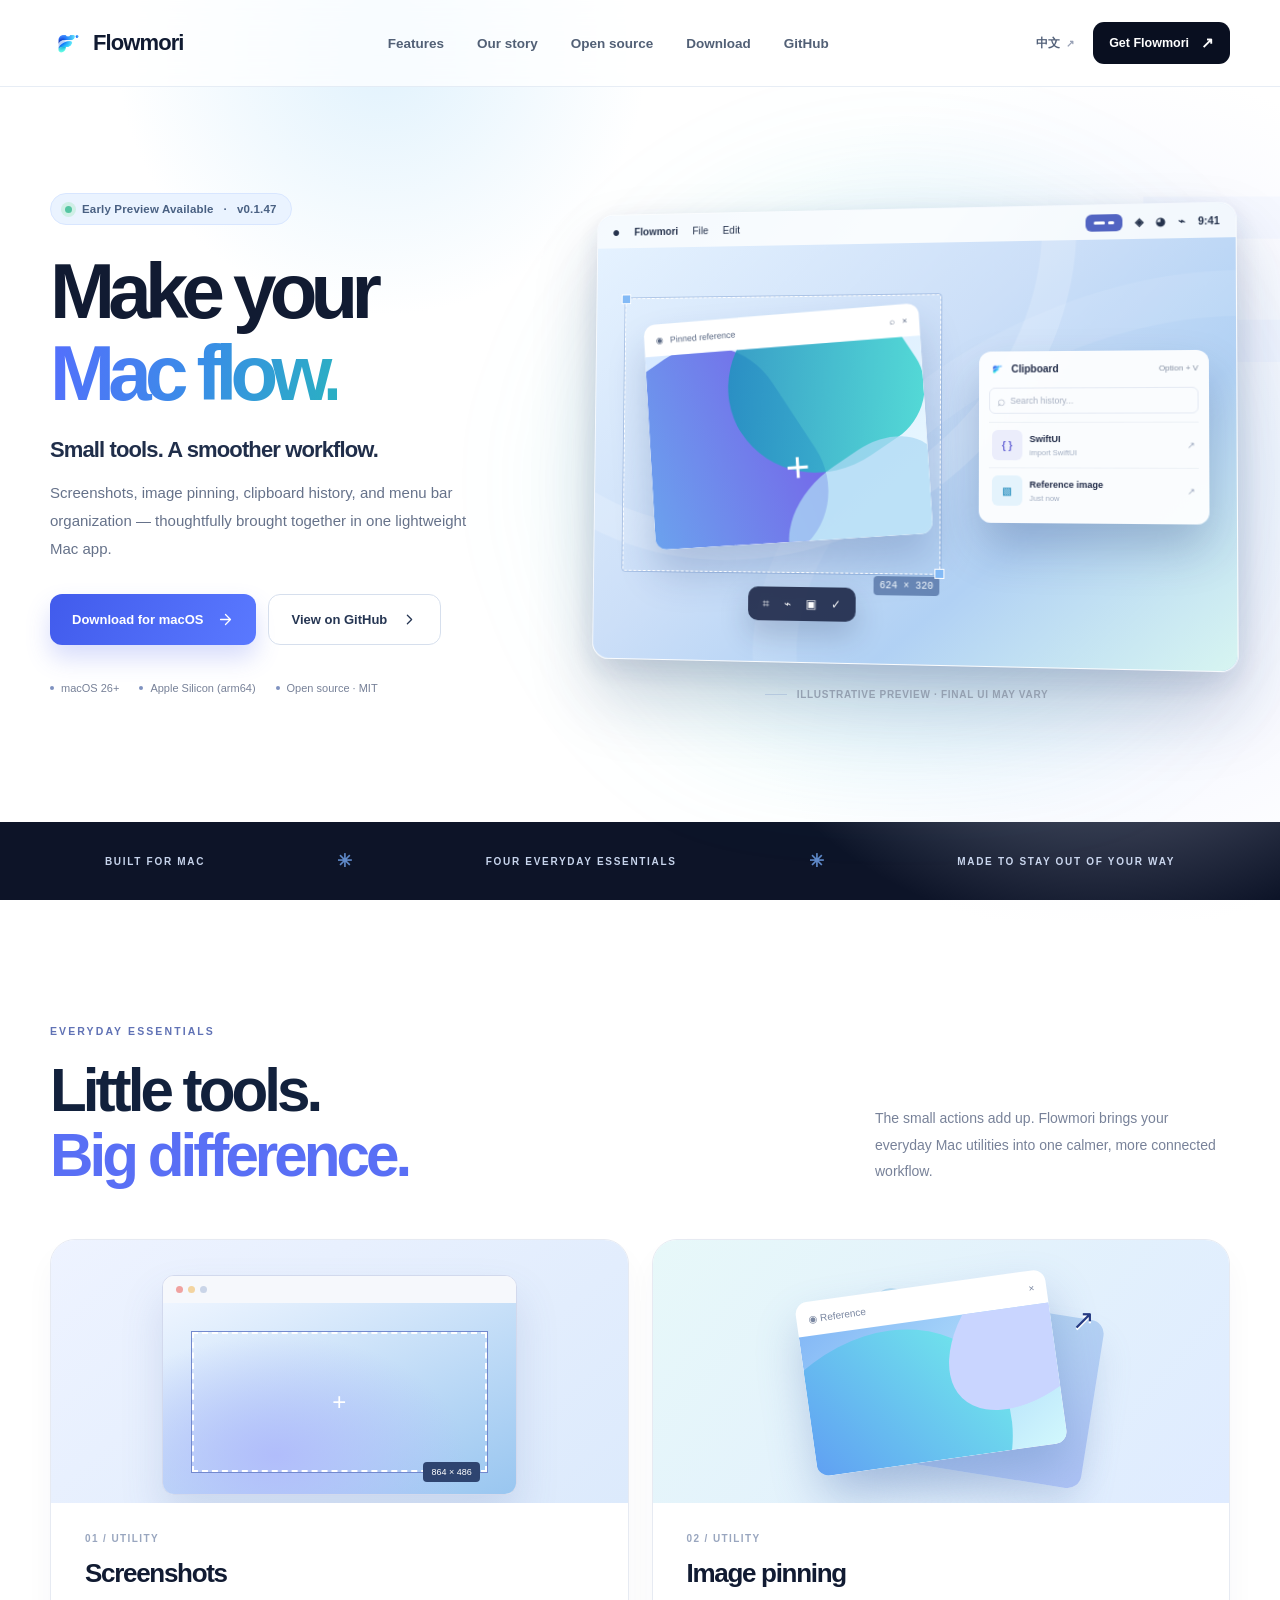
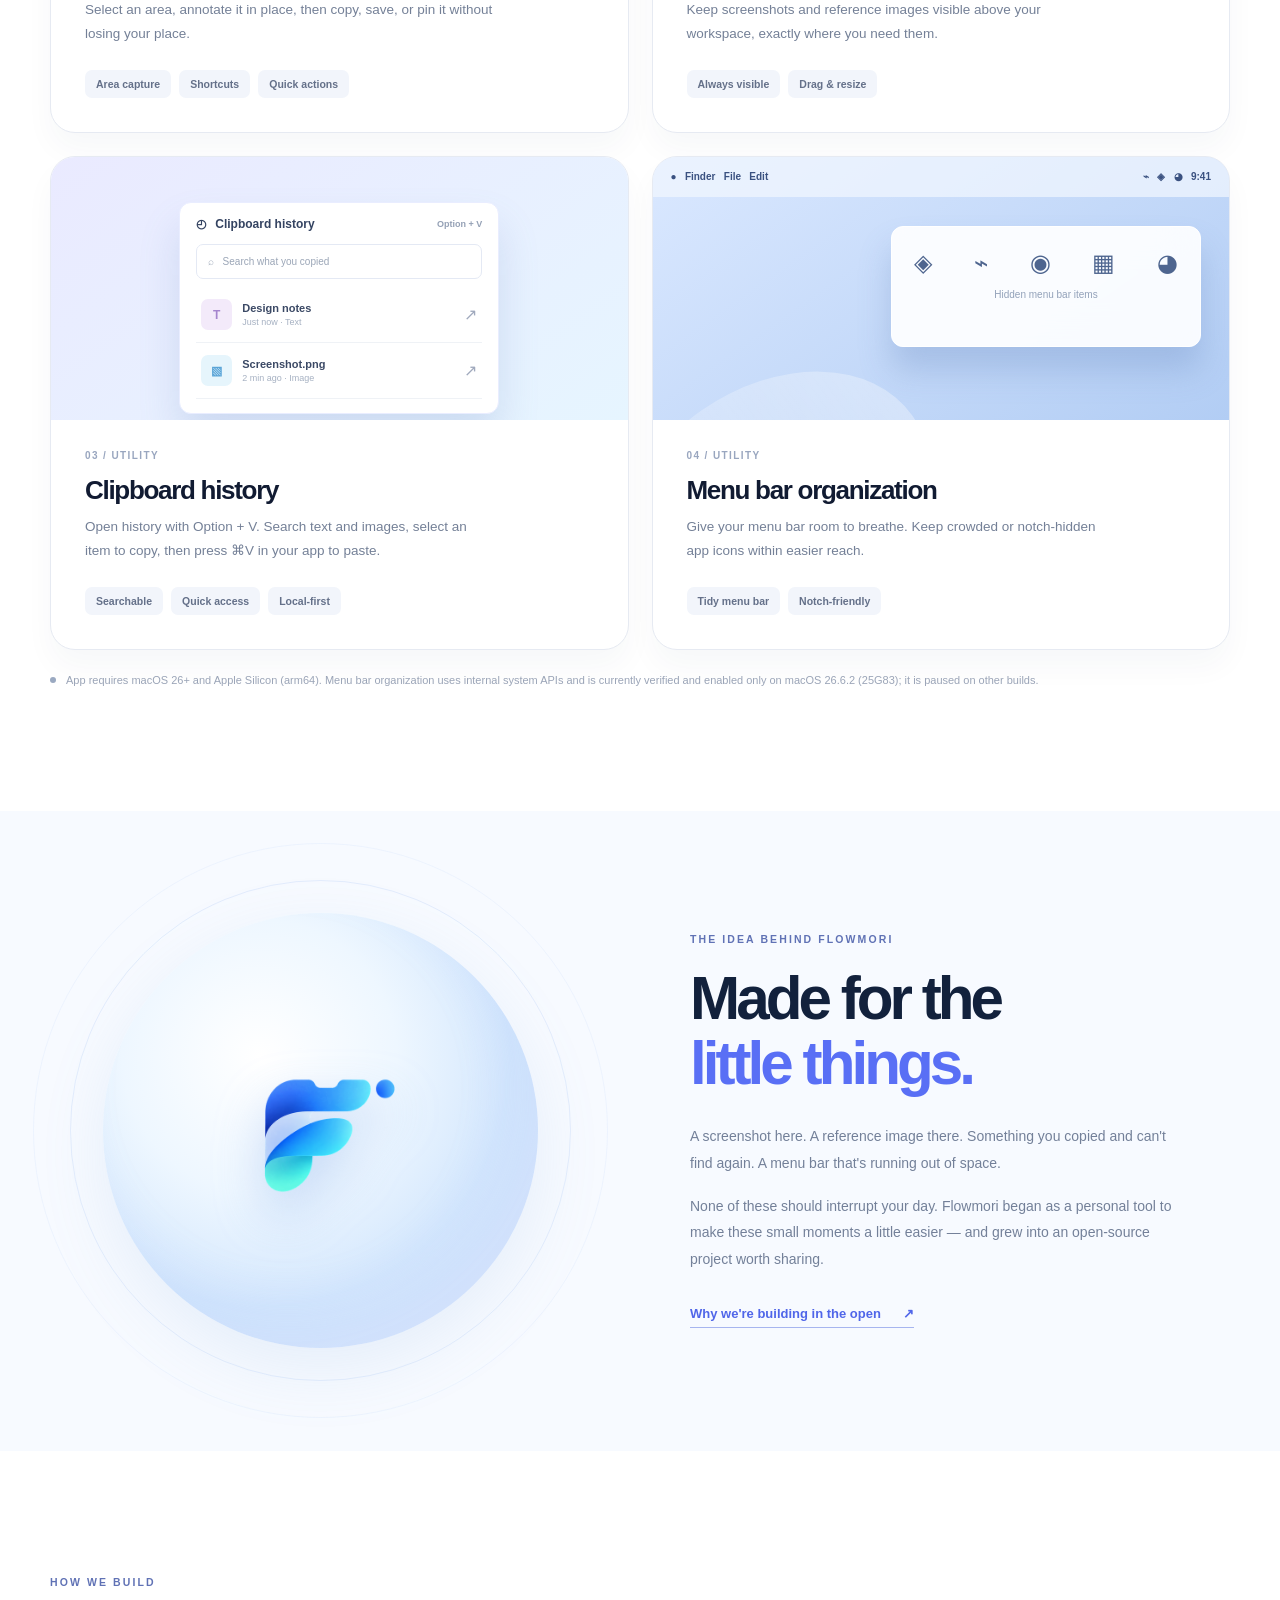
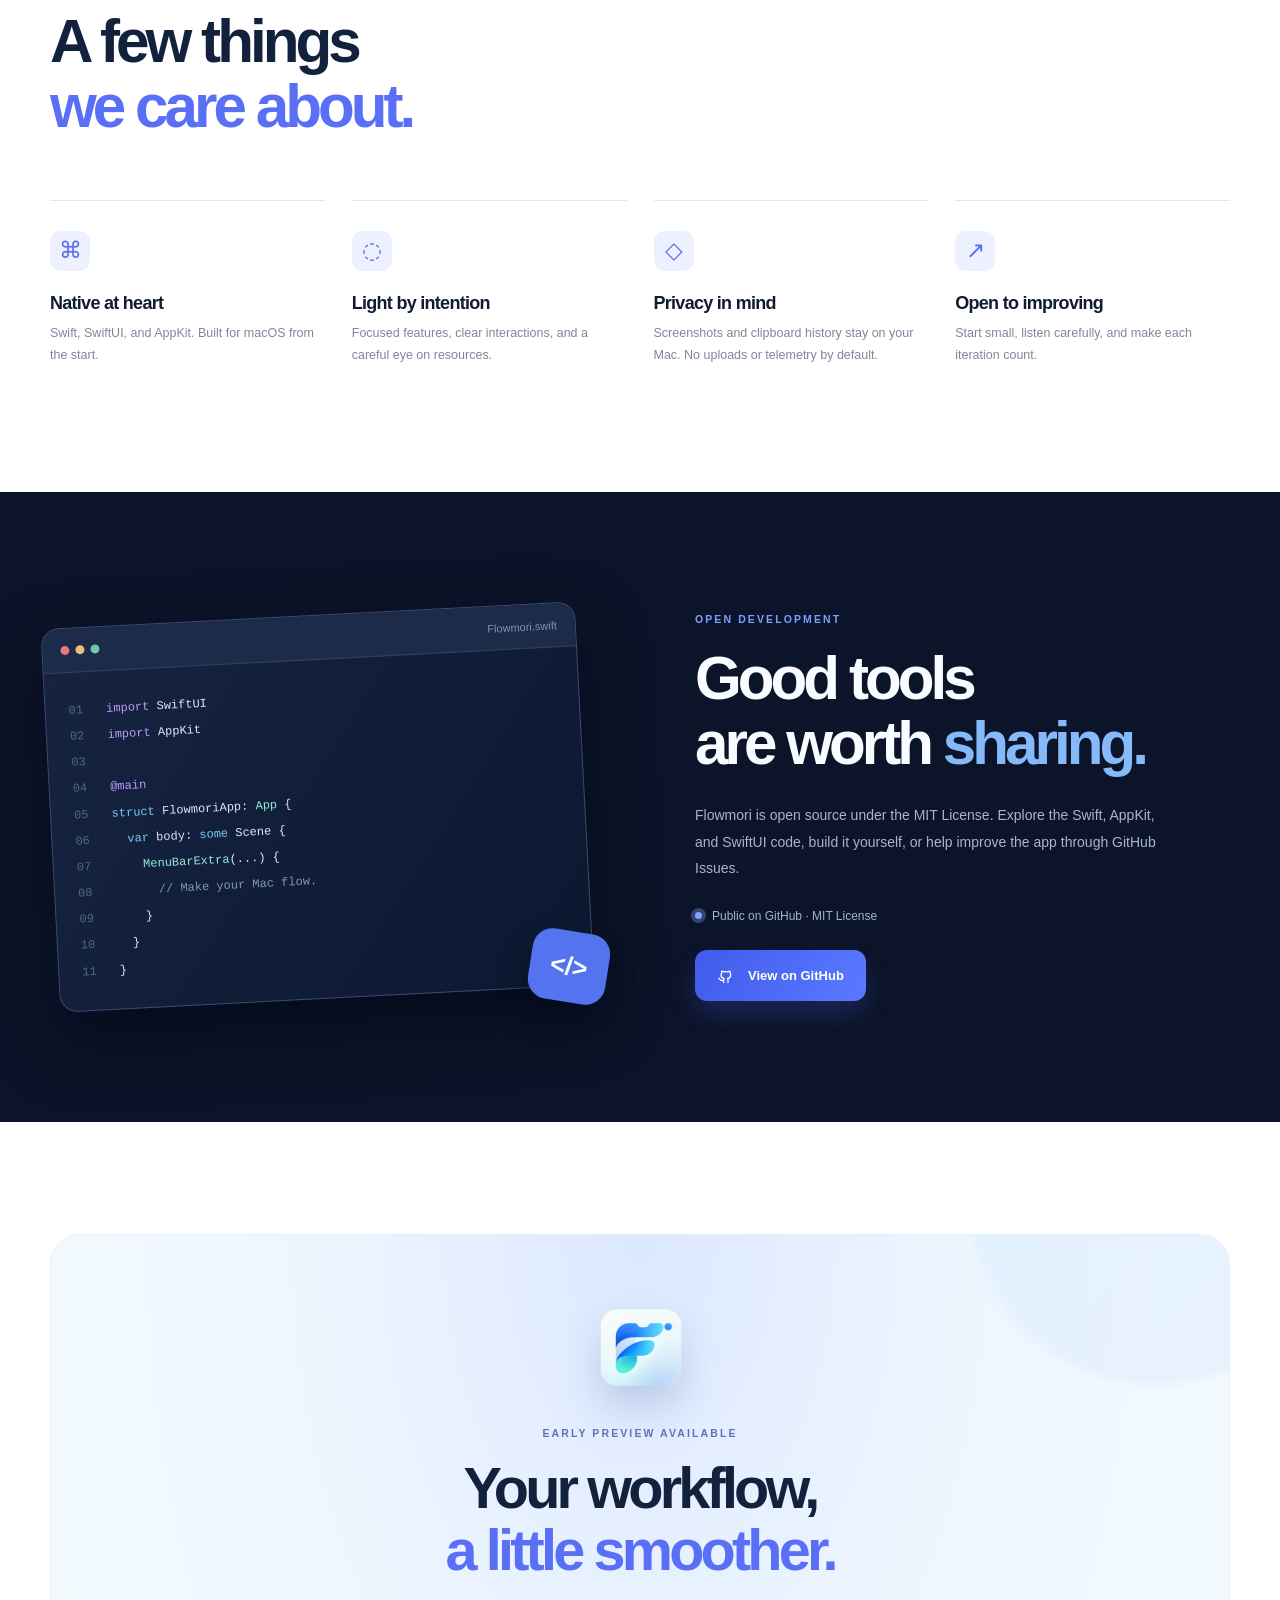
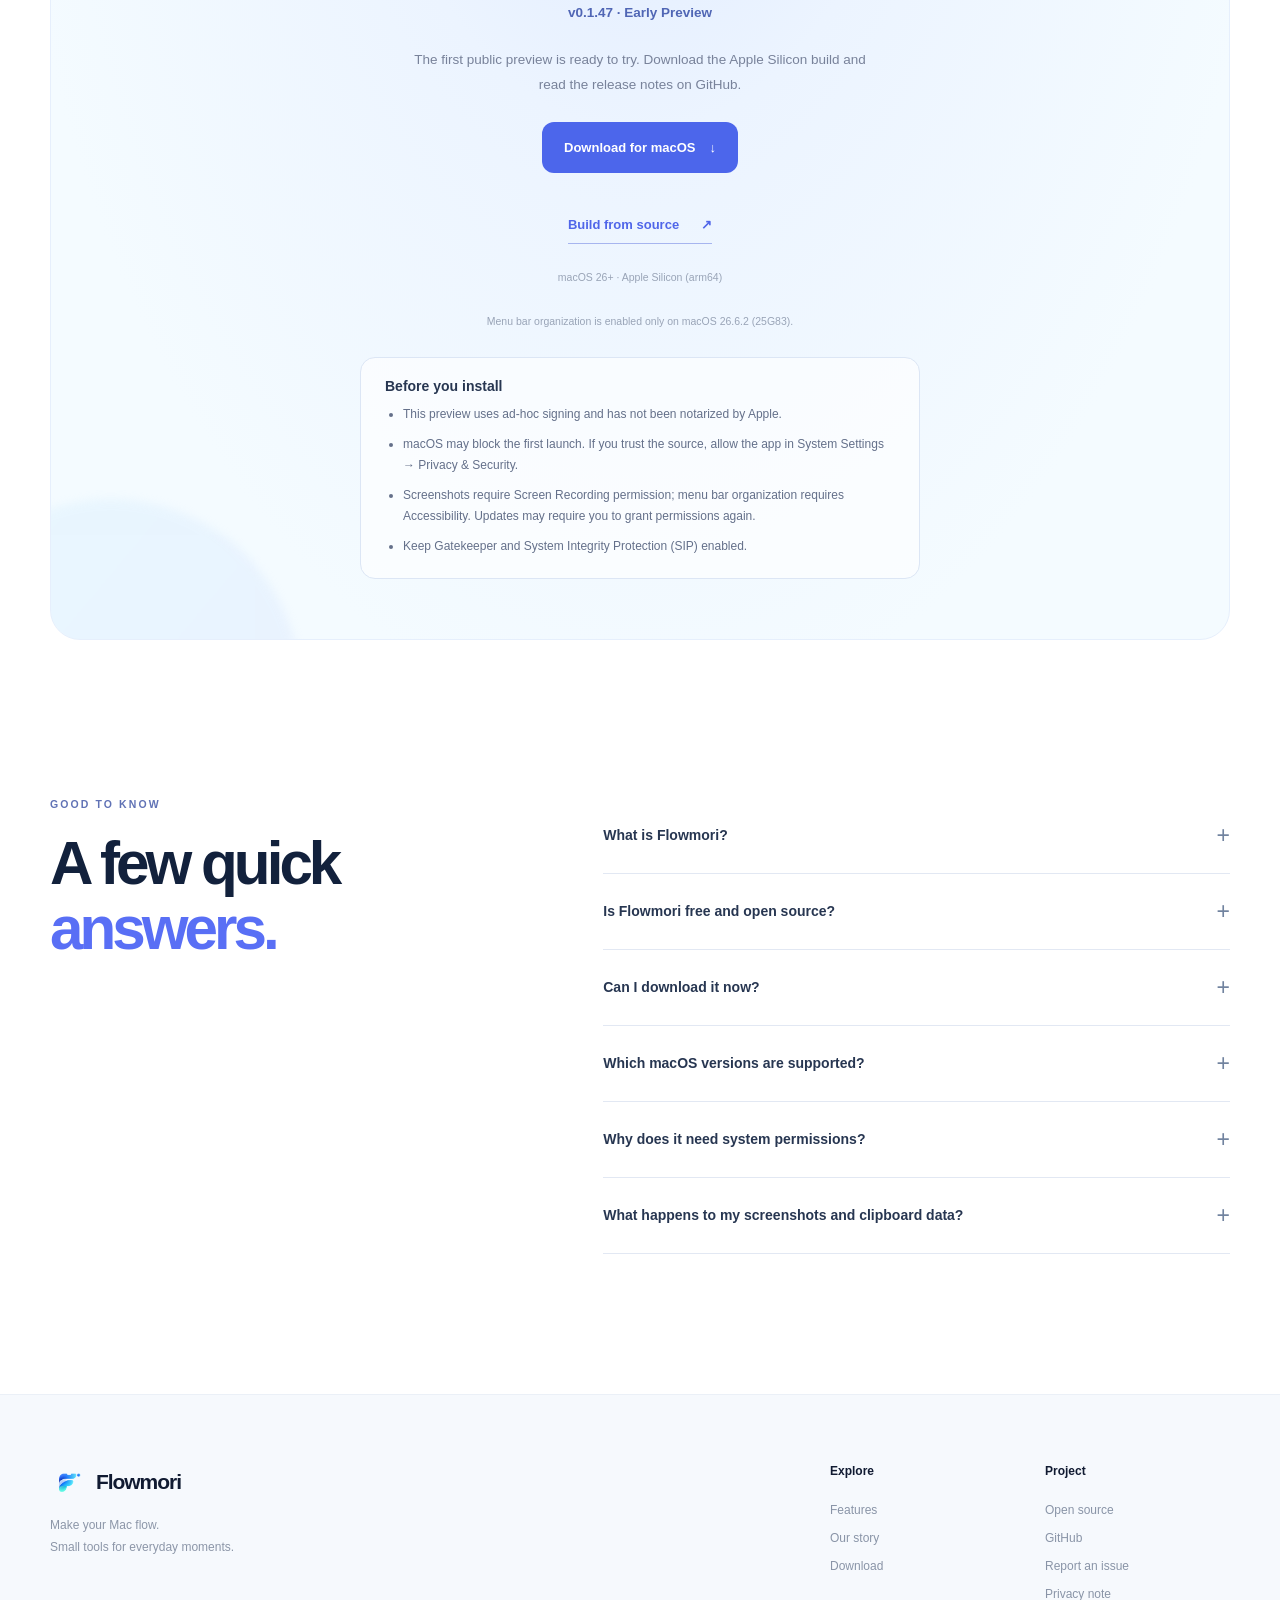
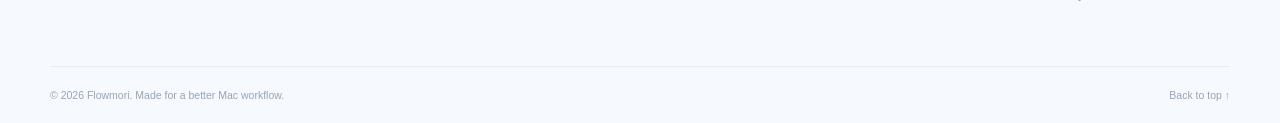
==== commit 2073b2ee: "Update website for v0.1.47 early preview Publish bilingual preview download and installation details" ====
--- a/index.html
+++ b/index.html
@@ -4,13 +4,20 @@
   <meta charset="utf-8">
   <meta name="viewport" content="width=device-width, initial-scale=1">
   <meta name="theme-color" content="#0a1020">
-  <meta name="description" content="Flowmori is a lightweight, native macOS productivity toolkit for screenshots, image pinning, clipboard history, and menu bar organization. Made for the little things.">
+  <meta name="description" content="Flowmori is an open-source macOS toolkit for screenshots, image pinning, clipboard history, and menu bar organization. Early Preview available for Apple Silicon.">
   <meta property="og:type" content="website">
   <meta property="og:site_name" content="Flowmori">
   <meta property="og:title" content="Flowmori — Make your Mac flow.">
-  <meta property="og:description" content="Small tools. A smoother workflow. A native macOS productivity toolkit in development.">
+  <meta property="og:description" content="Flowmori is an open-source macOS toolkit for screenshots, image pinning, clipboard history, and menu bar organization. Early Preview available for Apple Silicon.">
   <meta property="og:url" content="https://flowmori.ai/">
   <meta property="og:image" content="https://flowmori.ai/assets/og-flowmori.jpg">
+  <meta property="og:image:width" content="1200">
+  <meta property="og:image:height" content="630">
+  <meta property="og:image:alt" content="Flowmori — Make your Mac flow. Native macOS productivity tools.">
+  <meta name="twitter:title" content="Flowmori — Make your Mac flow.">
+  <meta name="twitter:description" content="Flowmori is an open-source macOS toolkit for screenshots, image pinning, clipboard history, and menu bar organization. Early Preview available for Apple Silicon.">
+  <meta name="twitter:image" content="https://flowmori.ai/assets/og-flowmori.jpg">
+  <meta name="twitter:image:alt" content="Flowmori — Make your Mac flow. Native macOS productivity tools.">
   <meta name="twitter:card" content="summary_large_image">
   <link rel="canonical" href="https://flowmori.ai/">
   <link rel="icon" type="image/png" sizes="32x32" href="/assets/favicon-32.png">
@@ -37,6 +44,7 @@
         <a href="#story" data-t="navStory">Our story</a>
         <a href="#opensource" data-t="navSource">Open source</a>
         <a href="#download" data-t="navDownload">Download</a>
+        <a href="https://github.com/BaiYu96/flowmori" data-config-link="githubUrl" target="_blank" rel="noopener noreferrer">GitHub</a>
       </nav>
       <div class="nav-actions">
         <button class="lang-switch" id="lang-switch" type="button" aria-label="Switch language">中文 <span aria-hidden="true">↗</span></button>
@@ -48,15 +56,15 @@
   <main id="main">
     <section class="hero wrap" aria-labelledby="hero-title">
       <div class="hero-copy">
-        <div class="eyebrow"><span class="status-pulse"></span><span data-t="heroEyebrow">A native macOS toolkit · In development</span></div>
+        <div class="eyebrow"><span class="status-pulse"></span><span data-t="heroEyebrow">Early Preview Available</span><span aria-hidden="true">·</span><span data-release-version>v0.1.47</span></div>
         <h1 id="hero-title"><span data-t="heroLine1">Make your</span><br><span class="gradient-text" data-t="heroLine2">Mac flow.</span></h1>
         <p class="hero-lead" data-t="heroLead">Small tools. A smoother workflow.</p>
         <p class="hero-description" data-t="heroDescription">Screenshots, image pinning, clipboard history, and menu bar organization — thoughtfully brought together in one lightweight Mac app.</p>
         <div class="hero-buttons">
-          <a class="button button-primary" href="#features"><span data-t="exploreFeatures">Explore features</span><svg aria-hidden="true" viewBox="0 0 24 24"><path d="M5 12h14m-7-7 7 7-7 7"/></svg></a>
-          <a class="button button-outline" href="#download"><span data-t="releaseStatus">Release status</span><svg aria-hidden="true" viewBox="0 0 24 24"><path d="m9 18 6-6-6-6"/></svg></a>
+          <a class="button button-primary" href="https://github.com/BaiYu96/flowmori/releases/tag/v0.1.47" data-config-link="releaseUrl" target="_blank" rel="noopener noreferrer"><span data-t="downloadButtonHero">Download for macOS</span><svg aria-hidden="true" viewBox="0 0 24 24"><path d="M5 12h14m-7-7 7 7-7 7"/></svg></a>
+          <a class="button button-outline" href="https://github.com/BaiYu96/flowmori" data-config-link="githubUrl" target="_blank" rel="noopener noreferrer"><span data-t="viewSource">View on GitHub</span><svg aria-hidden="true" viewBox="0 0 24 24"><path d="m9 18 6-6-6-6"/></svg></a>
         </div>
-        <div class="hero-meta"><span><span class="meta-dot"></span><span data-t="metaNative">Native to macOS</span></span><span><span class="meta-dot"></span><span data-t="metaSwift">Built with Swift</span></span><span><span class="meta-dot"></span><span data-t="metaOpen">Open-source project</span></span></div>
+        <div class="hero-meta"><span><span class="meta-dot"></span><span data-t="metaNative">macOS 26+</span></span><span><span class="meta-dot"></span><span data-t="metaSwift">Apple Silicon (arm64)</span></span><span><span class="meta-dot"></span><span data-t="metaOpen">Open source · MIT</span></span></div>
       </div>
       <div class="hero-art" aria-label="Illustrative concept preview of Flowmori's toolkit">
         <div class="hero-art-glow" aria-hidden="true"></div>
@@ -66,7 +74,7 @@
             <div class="desktop-texture texture-one"></div><div class="desktop-texture texture-two"></div>
             <div class="pinned-image"><div class="pin-head"><span class="pin-label">◉ &nbsp; Pinned reference</span><span>⌕ &nbsp; ×</span></div><div class="pin-scene"><div class="pin-blob a"></div><div class="pin-blob b"></div><div class="pin-blob c"></div><span class="pin-cross">+</span></div></div>
             <div class="selection-box"><span class="selection-label">624 × 320</span><div class="selection-corners"></div></div>
-            <div class="clipboard-pop"><div class="clip-heading"><span class="tiny-logo"><img src="/assets/flowmori-mark.png" alt=""></span><strong>Clipboard</strong><span>⌘⇧V</span></div><div class="search-fake"><span>⌕</span> Search history...</div><div class="clip-entry"><span class="clip-entry-icon">{ }</span><div><b>SwiftUI</b><small>import SwiftUI</small></div><span>↗</span></div><div class="clip-entry"><span class="clip-entry-icon image-icon">▧</span><div><b>Reference image</b><small>Just now</small></div><span>↗</span></div></div>
+            <div class="clipboard-pop"><div class="clip-heading"><span class="tiny-logo"><img src="/assets/flowmori-mark.png" alt=""></span><strong>Clipboard</strong><span>Option + V</span></div><div class="search-fake"><span>⌕</span> Search history...</div><div class="clip-entry"><span class="clip-entry-icon">{ }</span><div><b>SwiftUI</b><small>import SwiftUI</small></div><span>↗</span></div><div class="clip-entry"><span class="clip-entry-icon image-icon">▧</span><div><b>Reference image</b><small>Just now</small></div><span>↗</span></div></div>
             <div class="floating-controls"><span>⌗</span><span>⌁</span><span>▣</span><span>✓</span></div>
           </div>
         </div>
@@ -80,31 +88,31 @@
     <section id="features" class="section features-section wrap">
       <div class="section-top"><div><span class="section-kicker" data-t="featureKicker">EVERYDAY ESSENTIALS</span><h2 data-t="featureTitle">Little tools.<br><em>Big difference.</em></h2></div><p class="section-intro" data-t="featureIntro">The small actions add up. Flowmori brings your everyday Mac utilities into one calmer, more connected workflow.</p></div>
       <div class="feature-grid">
-        <article class="feature-card card-screenshots"><div class="feature-visual visual-screenshot"><div class="vis-window"><div class="vis-header"><span></span><span></span><span></span></div><div class="vis-screen"><div class="shot-target"><span>+</span><span class="shot-count">864 × 486</span></div></div></div></div><div class="feature-content"><div class="feature-number">01 / <span data-t="featureUtility">UTILITY</span></div><h3 data-t="screenshotTitle">Screenshots</h3><p data-t="screenshotText">Capture the whole screen or just what you need. Copy, save, or pin it without losing your place.</p><div class="feature-chips"><span data-t="shotTag1">Area capture</span><span data-t="shotTag2">Shortcuts</span><span data-t="shotTag3">Quick actions</span></div></div></article>
+        <article class="feature-card card-screenshots"><div class="feature-visual visual-screenshot"><div class="vis-window"><div class="vis-header"><span></span><span></span><span></span></div><div class="vis-screen"><div class="shot-target"><span>+</span><span class="shot-count">864 × 486</span></div></div></div></div><div class="feature-content"><div class="feature-number">01 / <span data-t="featureUtility">UTILITY</span></div><h3 data-t="screenshotTitle">Screenshots</h3><p data-t="screenshotText">Select an area, annotate it in place, then copy, save, or pin it without losing your place.</p><div class="feature-chips"><span data-t="shotTag1">Area capture</span><span data-t="shotTag2">Shortcuts</span><span data-t="shotTag3">Quick actions</span></div></div></article>
         <article class="feature-card card-pinning"><div class="feature-visual visual-pinning"><div class="pin-shadow-window"></div><div class="pin-front-window"><div class="pin-top"><span>◉ Reference</span><span>×</span></div><div class="pin-gradient"><div class="pin-arc"></div><div class="pin-arc second"></div></div></div><div class="pin-cursor">↗</div></div><div class="feature-content"><div class="feature-number">02 / <span data-t="featureUtility">UTILITY</span></div><h3 data-t="pinningTitle">Image pinning</h3><p data-t="pinningText">Keep screenshots and reference images visible above your workspace, exactly where you need them.</p><div class="feature-chips"><span data-t="pinTag1">Always visible</span><span data-t="pinTag2">Drag & resize</span></div></div></article>
-        <article class="feature-card card-clipboard"><div class="feature-visual visual-clipboard"><div class="clip-visual-panel"><div class="cv-top"><span>◴</span> Clipboard history <span>⌘⇧V</span></div><div class="cv-search">⌕ &nbsp; Search what you copied</div><div class="cv-row"><span class="cv-item-icon">T</span><div><strong>Design notes</strong><small>Just now · Text</small></div><span>↗</span></div><div class="cv-row"><span class="cv-item-icon blue">▧</span><div><strong>Screenshot.png</strong><small>2 min ago · Image</small></div><span>↗</span></div></div></div><div class="feature-content"><div class="feature-number">03 / <span data-t="featureUtility">UTILITY</span></div><h3 data-t="clipboardTitle">Clipboard history</h3><p data-t="clipboardText">Find the text or image you copied a moment ago. Search, revisit, and reuse without breaking focus.</p><div class="feature-chips"><span data-t="clipTag1">Searchable</span><span data-t="clipTag2">Quick access</span><span data-t="clipTag3">Local-first</span></div></div></article>
+        <article class="feature-card card-clipboard"><div class="feature-visual visual-clipboard"><div class="clip-visual-panel"><div class="cv-top"><span>◴</span> Clipboard history <span>Option + V</span></div><div class="cv-search">⌕ &nbsp; Search what you copied</div><div class="cv-row"><span class="cv-item-icon">T</span><div><strong>Design notes</strong><small>Just now · Text</small></div><span>↗</span></div><div class="cv-row"><span class="cv-item-icon blue">▧</span><div><strong>Screenshot.png</strong><small>2 min ago · Image</small></div><span>↗</span></div></div></div><div class="feature-content"><div class="feature-number">03 / <span data-t="featureUtility">UTILITY</span></div><h3 data-t="clipboardTitle">Clipboard history</h3><p data-t="clipboardText">Open history with Option + V. Search text and images, select an item to copy, then press ⌘V in your app to paste.</p><div class="feature-chips"><span data-t="clipTag1">Searchable</span><span data-t="clipTag2">Quick access</span><span data-t="clipTag3">Local-first</span></div></div></article>
         <article class="feature-card card-menubar"><div class="feature-visual visual-menubar"><div class="menu-visual-top"><span>● &nbsp; Finder &nbsp; File &nbsp; Edit</span><span>⌁ &nbsp; ◈ &nbsp; ◕ &nbsp; 9:41</span></div><div class="menu-visual-panel"><div class="menu-visual-icons"><span>◈</span><span>⌁</span><span>◉</span><span>▦</span><span>◕</span></div><div class="menu-panel-label">Hidden menu bar items</div></div><div class="menu-beam"></div></div><div class="feature-content"><div class="feature-number">04 / <span data-t="featureUtility">UTILITY</span></div><h3 data-t="menubarTitle">Menu bar organization</h3><p data-t="menubarText">Give your menu bar room to breathe. Keep crowded or notch-hidden app icons within easier reach.</p><div class="feature-chips"><span data-t="menuTag1">Tidy menu bar</span><span data-t="menuTag2">Notch-friendly</span></div></div></article>
       </div>
-      <p class="feature-notice"><span class="notice-dot"></span><span data-t="featureNotice">Feature previews describe the intended product experience. Availability and behavior may change before release.</span></p>
+      <p class="feature-notice"><span class="notice-dot"></span><span data-t="featureNotice">App requires macOS 26+ and Apple Silicon (arm64). Menu bar organization uses internal system APIs and is currently verified and enabled only on macOS 26.6.2 (25G83); it is paused on other builds.</span></p>
     </section>
 
     <section class="story-section" id="story"><div class="wrap story-layout"><div class="story-orb"><img src="/assets/flowmori-mark.png" alt="Flowmori abstract F mark" width="240" height="240"></div><div class="story-copy"><span class="section-kicker" data-t="storyKicker">THE IDEA BEHIND FLOWMORI</span><h2 data-t="storyTitle">Made for the<br><em>little things.</em></h2><p data-t="storyP1">A screenshot here. A reference image there. Something you copied and can't find again. A menu bar that's running out of space.</p><p data-t="storyP2">None of these should interrupt your day. Flowmori began as a personal tool to make these small moments a little easier — and grew into an open-source project worth sharing.</p><a class="text-link" href="#opensource"><span data-t="storyLink">Why we're building in the open</span><span aria-hidden="true">↗</span></a></div></div></section>
 
-    <section class="section philosophy wrap"><div class="section-top philosophy-top"><div><span class="section-kicker" data-t="philosophyKicker">HOW WE BUILD</span><h2 data-t="philosophyTitle">A few things<br><em>we care about.</em></h2></div></div><div class="principles"><div class="principle"><span class="principle-icon">⌘</span><h3 data-t="pr1Title">Native at heart</h3><p data-t="pr1Text">Swift, SwiftUI, and AppKit. Built for macOS from the start.</p></div><div class="principle"><span class="principle-icon">◌</span><h3 data-t="pr2Title">Light by intention</h3><p data-t="pr2Text">Focused features, clear interactions, and a careful eye on resources.</p></div><div class="principle"><span class="principle-icon">◇</span><h3 data-t="pr3Title">Privacy in mind</h3><p data-t="pr3Text">A local-first direction, with transparent permission explanations.</p></div><div class="principle"><span class="principle-icon">↗</span><h3 data-t="pr4Title">Open to improving</h3><p data-t="pr4Text">Start small, listen carefully, and make each iteration count.</p></div></div></section>
+    <section class="section philosophy wrap"><div class="section-top philosophy-top"><div><span class="section-kicker" data-t="philosophyKicker">HOW WE BUILD</span><h2 data-t="philosophyTitle">A few things<br><em>we care about.</em></h2></div></div><div class="principles"><div class="principle"><span class="principle-icon">⌘</span><h3 data-t="pr1Title">Native at heart</h3><p data-t="pr1Text">Swift, SwiftUI, and AppKit. Built for macOS from the start.</p></div><div class="principle"><span class="principle-icon">◌</span><h3 data-t="pr2Title">Light by intention</h3><p data-t="pr2Text">Focused features, clear interactions, and a careful eye on resources.</p></div><div class="principle"><span class="principle-icon">◇</span><h3 data-t="pr3Title">Privacy in mind</h3><p data-t="pr3Text">Screenshots and clipboard history stay on your Mac. No uploads or telemetry by default.</p></div><div class="principle"><span class="principle-icon">↗</span><h3 data-t="pr4Title">Open to improving</h3><p data-t="pr4Text">Start small, listen carefully, and make each iteration count.</p></div></div></section>
 
-    <section class="opensource-section" id="opensource"><div class="wrap source-layout"><div class="source-decoration" aria-hidden="true"><div class="code-window"><div class="code-top"><div><span></span><span></span><span></span></div><span>Flowmori.swift</span></div><div class="code-body"><div><i>01</i> <span class="code-purple">import</span> SwiftUI</div><div><i>02</i> <span class="code-purple">import</span> AppKit</div><div><i>03</i></div><div><i>04</i> <span class="code-purple">@main</span></div><div><i>05</i> <span class="code-blue">struct</span> FlowmoriApp: <span class="code-green">App</span> {</div><div><i>06</i> &nbsp; <span class="code-blue">var</span> body: <span class="code-blue">some</span> Scene {</div><div><i>07</i> &nbsp; &nbsp; <span class="code-green">MenuBarExtra</span>(...) {</div><div><i>08</i> &nbsp; &nbsp; &nbsp; <span class="code-muted">// Make your Mac flow.</span></div><div><i>09</i> &nbsp; &nbsp; }</div><div><i>10</i> &nbsp; }</div><div><i>11</i> }</div></div></div><div class="code-sticker">&lt;/&gt;</div></div><div class="source-copy"><span class="section-kicker" data-t="sourceKicker">OPEN DEVELOPMENT</span><h2 data-t="sourceTitle">Good tools<br>are worth <em>sharing.</em></h2><p data-t="sourceP">Flowmori is being built as an open-source macOS project. Explore the code, suggest improvements, and help shape what comes next once the public repository is ready.</p><div class="source-info"><span class="source-info-circle"></span><span data-t="sourceStatus">Public GitHub repository coming soon</span></div><div class="source-actions"><span id="github-cta" class="button button-disabled" aria-disabled="true"><svg aria-hidden="true" viewBox="0 0 24 24"><path d="M9 19c-4.5 1.5-4.5-2.5-6.5-3M15.5 22v-3.9c0-1.1.1-1.6-.5-2.1 2.1-.2 4.3-1.1 4.3-4.8 0-1-.4-1.8-1-2.5.1-.3.4-1.4-.1-2.9 0 0-1-.3-3 1a10.4 10.4 0 0 0-5.4 0c-2-1.3-3-1-3-1-.5 1.5-.2 2.6-.1 2.9-.7.7-1 1.5-1 2.5 0 3.7 2.2 4.6 4.3 4.8-.5.5-.5 1.1-.5 2.1V22"/></svg><span data-t="sourceButton">GitHub · Coming soon</span></span></div></div></div></section>
+    <section class="opensource-section" id="opensource"><div class="wrap source-layout"><div class="source-decoration" aria-hidden="true"><div class="code-window"><div class="code-top"><div><span></span><span></span><span></span></div><span>Flowmori.swift</span></div><div class="code-body"><div><i>01</i> <span class="code-purple">import</span> SwiftUI</div><div><i>02</i> <span class="code-purple">import</span> AppKit</div><div><i>03</i></div><div><i>04</i> <span class="code-purple">@main</span></div><div><i>05</i> <span class="code-blue">struct</span> FlowmoriApp: <span class="code-green">App</span> {</div><div><i>06</i> &nbsp; <span class="code-blue">var</span> body: <span class="code-blue">some</span> Scene {</div><div><i>07</i> &nbsp; &nbsp; <span class="code-green">MenuBarExtra</span>(...) {</div><div><i>08</i> &nbsp; &nbsp; &nbsp; <span class="code-muted">// Make your Mac flow.</span></div><div><i>09</i> &nbsp; &nbsp; }</div><div><i>10</i> &nbsp; }</div><div><i>11</i> }</div></div></div><div class="code-sticker">&lt;/&gt;</div></div><div class="source-copy"><span class="section-kicker" data-t="sourceKicker">OPEN DEVELOPMENT</span><h2 data-t="sourceTitle">Good tools<br>are worth <em>sharing.</em></h2><p data-t="sourceP">Flowmori is open source under the MIT License. Explore the Swift, AppKit, and SwiftUI code, build it yourself, or help improve the app through GitHub Issues.</p><div class="source-info"><span class="source-info-circle"></span><span data-t="sourceStatus">Public on GitHub · MIT License</span></div><div class="source-actions"><a id="github-cta" class="button button-primary source-live" href="https://github.com/BaiYu96/flowmori" data-config-link="githubUrl" target="_blank" rel="noopener noreferrer"><svg aria-hidden="true" viewBox="0 0 24 24"><path d="M9 19c-4.5 1.5-4.5-2.5-6.5-3M15.5 22v-3.9c0-1.1.1-1.6-.5-2.1 2.1-.2 4.3-1.1 4.3-4.8 0-1-.4-1.8-1-2.5.1-.3.4-1.4-.1-2.9 0 0-1-.3-3 1a10.4 10.4 0 0 0-5.4 0c-2-1.3-3-1-3-1-.5 1.5-.2 2.6-.1 2.9-.7.7-1 1.5-1 2.5 0 3.7 2.2 4.6 4.3 4.8-.5.5-.5 1.1-.5 2.1V22"/></svg><span data-t="sourceButton">View on GitHub</span></a></div></div></div></section>
 
-    <section id="download" class="download-section wrap"><div class="download-panel"><div class="download-noise"></div><div class="download-inner"><div class="download-icon"><img src="/assets/flowmori-app-icon.png" alt="Flowmori app icon" width="98" height="98"></div><span class="section-kicker download-kicker" data-t="downloadKicker">COMING SOON TO YOUR MAC</span><h2 data-t="downloadTitle">Your workflow,<br><em>a little smoother.</em></h2><p data-t="downloadText">Flowmori is in active development. We're refining the core experience before the first public release.</p><div id="download-action" class="button button-download-disabled" aria-disabled="true"><span data-t="downloadButton">Download · Coming soon</span><span aria-hidden="true">↓</span></div><p class="download-small" data-t="downloadMeta">Currently developed and tested on macOS 26 · Release requirements to be confirmed</p></div><div class="download-orb orb-left"></div><div class="download-orb orb-right"></div></div></section>
+    <section id="download" class="download-section wrap"><div class="download-panel"><div class="download-noise"></div><div class="download-inner"><div class="download-icon"><img src="/assets/flowmori-app-icon.png" alt="Flowmori app icon" width="98" height="98"></div><span class="section-kicker download-kicker" data-t="downloadKicker">EARLY PREVIEW AVAILABLE</span><h2 data-t="downloadTitle">Your workflow,<br><em>a little smoother.</em></h2><p class="release-version"><span data-release-version>v0.1.47</span> · <span data-t="releaseChannel">Early Preview</span></p><p data-t="downloadText">The first public preview is ready to try. Download the Apple Silicon build and read the release notes on GitHub.</p><a id="download-action" class="button button-download-live" href="https://github.com/BaiYu96/flowmori/releases/tag/v0.1.47" data-config-link="releaseUrl" target="_blank" rel="noopener noreferrer"><span data-t="downloadButton">Download for macOS</span><span aria-hidden="true">↓</span></a><p><a class="text-link" href="https://github.com/BaiYu96/flowmori#构建与运行" data-config-link="buildFromSourceUrl" target="_blank" rel="noopener noreferrer"><span data-t="buildSource">Build from source</span><span aria-hidden="true">↗</span></a></p><p class="download-small" data-t="downloadMeta">macOS 26+ · Apple Silicon (arm64)</p><p class="download-small" data-t="downloadCompatibility">Menu bar organization is enabled only on macOS 26.6.2 (25G83).</p><aside class="install-notes" aria-labelledby="install-title"><h3 id="install-title" data-t="installTitle">Before you install</h3><ul><li data-t="installSigning">This preview uses ad-hoc signing and has not been notarized by Apple.</li><li data-t="installOpen">macOS may block the first launch. If you trust the source, allow the app in System Settings → Privacy & Security.</li><li data-t="installPermissions">Screenshots require Screen Recording permission; menu bar organization requires Accessibility. Updates may require you to grant permissions again.</li><li data-t="installSecurity">Keep Gatekeeper and System Integrity Protection (SIP) enabled.</li></ul></aside></div><div class="download-orb orb-left"></div><div class="download-orb orb-right"></div></div></section>
 
     <section class="section faq-section wrap" id="faq"><div class="faq-heading"><span class="section-kicker" data-t="faqKicker">GOOD TO KNOW</span><h2 data-t="faqTitle">A few quick<br><em>answers.</em></h2></div><div class="faq-list">
       <details><summary><span data-t="q1">What is Flowmori?</span><span class="faq-plus" aria-hidden="true">+</span></summary><p data-t="a1">Flowmori is a native macOS productivity toolkit bringing screenshots, image pinning, clipboard history, and menu bar organization together.</p></details>
-      <details><summary><span data-t="q2">Is Flowmori free and open source?</span><span class="faq-plus" aria-hidden="true">+</span></summary><p data-t="a2">That's the plan. Flowmori is being developed as a free, open-source application. The repository and licensing details will be shared when the project becomes public.</p></details>
-      <details><summary><span data-t="q3">Can I download it now?</span><span class="faq-plus" aria-hidden="true">+</span></summary><p data-t="a3">Not yet. The first public build, installation instructions, and release notes will appear here when they're ready.</p></details>
-      <details><summary><span data-t="q4">Which macOS versions are supported?</span><span class="faq-plus" aria-hidden="true">+</span></summary><p data-t="a4">Development and testing currently focus on macOS 26. Final minimum version and hardware support will be confirmed with the release.</p></details>
-      <details><summary><span data-t="q5">Why does it need system permissions?</span><span class="faq-plus" aria-hidden="true">+</span></summary><p data-t="a5">Screenshots and some menu bar interactions rely on macOS system permissions. The application will explain the permissions needed for each feature.</p></details>
-      <details><summary><span data-t="q6">What happens to my screenshots and clipboard data?</span><span class="faq-plus" aria-hidden="true">+</span></summary><p data-t="a6">Flowmori is being designed with local-first functionality in mind. Data storage, permissions, and any network access will be documented before public release.</p></details>
+      <details><summary><span data-t="q2">Is Flowmori free and open source?</span><span class="faq-plus" aria-hidden="true">+</span></summary><p data-t="a2">Yes. Flowmori is free and open source under the <a href="https://github.com/BaiYu96/flowmori/blob/main/LICENSE" data-config-link="licenseUrl" target="_blank" rel="noopener noreferrer">MIT License</a>. You can read, modify, and build the code on <a href="https://github.com/BaiYu96/flowmori" data-config-link="githubUrl" target="_blank" rel="noopener noreferrer">GitHub</a>.</p></details>
+      <details><summary><span data-t="q3">Can I download it now?</span><span class="faq-plus" aria-hidden="true">+</span></summary><p data-t="a3">Yes. <a href="https://github.com/BaiYu96/flowmori/releases/tag/v0.1.47" data-config-link="releaseUrl" target="_blank" rel="noopener noreferrer">Download <span data-release-version>v0.1.47</span> Early Preview</a> from GitHub Releases. This is a pre-release, signed ad-hoc and not notarized by Apple. Read the installation notes below the download button before opening the app.</p></details>
+      <details><summary><span data-t="q4">Which macOS versions are supported?</span><span class="faq-plus" aria-hidden="true">+</span></summary><p data-t="a4">The preview requires macOS 26+ and Apple Silicon (arm64). Menu bar organization uses internal system APIs and is verified and enabled only on macOS 26.6.2 (25G83). It is paused on other builds, which need revalidation after OS updates; this restriction does not disable screenshots, image pinning, or clipboard history.</p></details>
+      <details><summary><span data-t="q5">Why does it need system permissions?</span><span class="faq-plus" aria-hidden="true">+</span></summary><p data-t="a5">Screenshots need screen recording permission; menu bar organization needs Accessibility. Clipboard access follows macOS authorization. Permissions are independent, so denying one does not disable the other modules.</p></details>
+      <details><summary><span data-t="q6">What happens to my screenshots and clipboard data?</span><span class="faq-plus" aria-hidden="true">+</span></summary><p data-t="a6">Screenshots and clipboard history are stored locally on your Mac. By default, the app does not connect to the network, upload data, or send telemetry. See the <a href="https://github.com/BaiYu96/flowmori" data-config-link="githubUrl" target="_blank" rel="noopener noreferrer">repository README</a> for storage and permission details, or report a problem via <a href="https://github.com/BaiYu96/flowmori/issues" data-config-link="issuesUrl" target="_blank" rel="noopener noreferrer">GitHub Issues</a>.</p></details>
     </div></section>
   </main>
-  <footer class="footer"><div class="wrap footer-top"><div><div class="footer-brand"><img src="/assets/flowmori-mark.png" width="36" height="36" alt=""><strong>Flowmori</strong></div><p data-t="footerTag">Make your Mac flow.<br>Small tools for everyday moments.</p></div><div class="footer-links"><div><h4 data-t="footerExplore">Explore</h4><a href="#features" data-t="navFeatures">Features</a><a href="#story" data-t="navStory">Our story</a><a href="#download" data-t="navDownload">Download</a></div><div><h4 data-t="footerProject">Project</h4><a href="#opensource" data-t="navSource">Open source</a><span class="muted-link" data-t="footerGithub">GitHub · Soon</span><a href="/privacy/" data-t="privacyLink">Privacy note</a></div></div></div><div class="wrap footer-bottom"><span>© 2026 Flowmori. <span data-t="footerRights">Made for a better Mac workflow.</span></span><a href="#top" class="back-top" data-t="backTop">Back to top ↑</a></div></footer>
+  <footer class="footer"><div class="wrap footer-top"><div><div class="footer-brand"><img src="/assets/flowmori-mark.png" width="36" height="36" alt=""><strong>Flowmori</strong></div><p data-t="footerTag">Make your Mac flow.<br>Small tools for everyday moments.</p></div><div class="footer-links"><div><h4 data-t="footerExplore">Explore</h4><a href="#features" data-t="navFeatures">Features</a><a href="#story" data-t="navStory">Our story</a><a href="#download" data-t="navDownload">Download</a></div><div><h4 data-t="footerProject">Project</h4><a href="#opensource" data-t="navSource">Open source</a><a href="https://github.com/BaiYu96/flowmori" data-config-link="githubUrl" target="_blank" rel="noopener noreferrer" data-t="footerGithub">GitHub</a><a href="https://github.com/BaiYu96/flowmori/issues" data-config-link="issuesUrl" target="_blank" rel="noopener noreferrer" data-t="footerIssues">Report an issue</a><a href="/privacy/" data-t="privacyLink">Privacy note</a></div></div></div><div class="wrap footer-bottom"><span>© 2026 Flowmori. <span data-t="footerRights">Made for a better Mac workflow.</span></span><a href="#top" class="back-top" data-t="backTop">Back to top ↑</a></div></footer>
 </body>
 </html>
--- a/styles.css
+++ b/styles.css
@@ -1,5 +1,7 @@
 :root{--ink:#111b32;--muted:#64708a;--accent:#506bfa;--sky:#50cbea;--surface:#f7f9fd;--line:#e3e8f1;--navy:#090f20;--card-radius:24px;--wrap:1180px}*{box-sizing:border-box}html{scroll-behavior:smooth;scroll-padding-top:95px}body{margin:0;min-width:320px;font-family:Inter,-apple-system,BlinkMacSystemFont,"SF Pro Display","Segoe UI",sans-serif;-webkit-font-smoothing:antialiased;color:var(--ink);background:#fff;overflow-x:hidden}a{color:inherit;text-decoration:none}button{font:inherit;cursor:pointer}img{max-width:100%;display:block}::selection{background:#bfe7fa;color:#102044}.wrap{width:min(calc(100% - 72px),var(--wrap));margin-inline:auto}.skip-link{position:absolute;top:-100px;left:20px;padding:12px 18px;background:#fff;color:#141414;z-index:999}.skip-link:focus{top:20px}a:focus-visible,button:focus-visible,summary:focus-visible{outline:3px solid #39bde7;outline-offset:4px}.ambient{position:absolute;z-index:0;pointer-events:none}.ambient-one{top:-230px;left:8%;width:560px;height:560px;background:radial-gradient(circle,#cce9fb 0%,rgba(204,233,251,0) 67%);opacity:.6}.ambient-two{top:80px;right:-280px;width:920px;height:840px;background:radial-gradient(circle at center,#e4e9ff 0%,rgba(227,242,255,0) 70%);opacity:.7}.site-header{position:relative;z-index:20;background:rgba(255,255,255,.73);backdrop-filter:blur(18px);-webkit-backdrop-filter:blur(18px);border-bottom:1px solid rgba(195,209,230,.4)}.nav-wrap{height:86px;display:flex;align-items:center;gap:32px}.brand{display:inline-flex;align-items:center;gap:9px;font-size:22px;letter-spacing:-.9px;font-weight:760;white-space:nowrap}.brand-icon{object-fit:contain}.primary-nav{display:flex;align-items:center;gap:33px;margin:auto}.primary-nav a{font-size:13.5px;color:#526076;font-weight:550;transition:color .2s}.primary-nav a:hover{color:#182747}.nav-actions{display:flex;align-items:center;gap:16px}.lang-switch{border:0;background:transparent;color:#536179;font-size:12px;font-weight:700;padding:8px 3px;white-space:nowrap}.lang-switch span{margin-left:3px;font-size:10px;color:#97a0b5}.nav-cta{background:var(--navy);color:#fff;padding:12px 16px;border-radius:11px;font-size:12.5px;font-weight:670;display:flex;align-items:center;gap:12px;white-space:nowrap;transition:transform .2s,background .2s}.nav-cta:hover{background:#1f2c52;transform:translateY(-1px)}.nav-cta span:last-child{font-size:15px}.mobile-toggle{display:none}.hero{position:relative;z-index:1;display:grid;grid-template-columns:.89fr 1.11fr;gap:36px;align-items:center;min-height:700px;padding-block:90px 100px}.hero-copy{position:relative;z-index:2;padding-bottom:12px}.eyebrow{display:inline-flex;align-items:center;gap:10px;background:#eaf3ff;border:1px solid #d8e6ff;border-radius:100px;padding:9px 14px;font-size:11.5px;font-weight:650;color:#496082;letter-spacing:.015em}.status-pulse{width:7px;height:7px;background:#55c5a2;border-radius:50%;box-shadow:0 0 0 4px #cfefe6}.hero h1{font-size:clamp(62px,6.1vw,90px);letter-spacing:-.087em;line-height:1.05;margin:26px 0 22px;font-weight:770}.gradient-text{background:linear-gradient(104deg,#5271fb 5%,#398ee6 53%,#2baec4 96%);background-clip:text;-webkit-background-clip:text;color:transparent}.hero-lead{font-size:22px;letter-spacing:-.04em;color:#202e4a;font-weight:700;margin:0 0 16px}.hero-description{font-size:15px;line-height:1.85;color:#66728a;max-width:445px;margin:0}.hero-buttons{display:flex;align-items:center;gap:12px;margin-top:31px}.button{display:inline-flex;align-items:center;justify-content:center;gap:14px;min-height:51px;padding:0 22px;border-radius:12px;font-size:13px;font-weight:680;transition:transform .2s,box-shadow .2s,background .2s;white-space:nowrap}.button:hover{transform:translateY(-2px)}.button svg,.source-actions svg{width:17px;height:17px;stroke:currentColor;fill:none;stroke-width:1.8;stroke-linecap:round;stroke-linejoin:round}.button-primary{color:#fff;background:linear-gradient(115deg,#415bec,#5a79ff);box-shadow:0 13px 24px rgba(71,96,235,.22)}.button-primary:hover{box-shadow:0 17px 28px rgba(71,96,235,.31)}.button-outline{border:1px solid #d6dfed;color:#263653;background:rgba(255,255,255,.8)}.button-outline:hover{background:#fff;box-shadow:0 12px 20px rgba(67,87,135,.06)}.hero-meta{display:flex;gap:20px;flex-wrap:wrap;margin-top:37px;color:#778198;font-size:11px;font-weight:520}.hero-meta>span{display:inline-flex;align-items:center;gap:7px}.meta-dot{width:4px;height:4px;background:#7f92c0;border-radius:50%}.hero-art{position:relative;padding-block:30px 22px;margin-left:-12px}.hero-art-glow{position:absolute;inset:0;background:radial-gradient(ellipse at 50% 55%,rgba(80,126,245,.29),rgba(55,205,213,.13) 40%,transparent 70%);filter:blur(36px);transform:scale(1.24)}.mock-desktop{position:relative;z-index:1;max-width:670px;height:457px;border-radius:17px;overflow:hidden;transform:perspective(1300px) rotateY(-7deg) rotateX(2deg);transform-origin:center;box-shadow:0 38px 70px rgba(20,43,93,.2),0 10px 28px rgba(51,66,118,.12);border:1px solid rgba(255,255,255,.85);background:linear-gradient(130deg,#d8eafd,#eaf5fc 34%,#a8c9f3 100%)}.mock-menubar{height:34px;background:rgba(255,255,255,.74);display:flex;justify-content:space-between;padding:0 15px;align-items:center;color:#26334d;font-size:10.5px}.mac-left,.mock-right{display:flex;align-items:center;gap:15px}.mac-left strong{font-weight:760}.mac-apple{font-size:14px}.mock-right{gap:12px;font-weight:660}.menu-pill{display:flex;gap:3px;align-items:center;background:#5264c2;color:#fff;padding:7px 8px;border-radius:6px}.minibar{width:11px;height:3px;border-radius:3px;background:#fff}.minibar.short{width:6px}.desktop-backdrop{position:relative;height:calc(100% - 34px);overflow:hidden;background:linear-gradient(140deg,#e5f2ff 0%,#ccdff8 42%,#b1d1f4 69%,#d7f5f1 100%)}.desktop-texture{position:absolute;border-radius:50%;border:34px solid rgba(255,255,255,.17);transform:rotate(-29deg)}.texture-one{height:580px;width:660px;top:-270px;left:-160px}.texture-two{height:480px;width:750px;top:70px;left:140px;border-width:46px;opacity:.5}.pinned-image{position:absolute;top:70px;left:57px;width:285px;height:231px;background:#fff;border-radius:12px;box-shadow:0 25px 40px rgba(23,53,122,.22);transform:rotate(-4deg);overflow:hidden}.pin-head{height:33px;display:flex;align-items:center;justify-content:space-between;padding:0 12px;color:#586782;font-size:9px}.pin-scene{position:relative;height:calc(100% - 33px);background:linear-gradient(142deg,#d7e9ff,#eaf9ff);overflow:hidden}.pin-blob{position:absolute;border-radius:58% 42% 38% 62%;transform:rotate(-30deg)}.pin-blob.a{width:230px;height:240px;background:linear-gradient(100deg,#68b4ef,#7566e9);left:-65px;top:5px}.pin-blob.b{width:190px;height:180px;background:linear-gradient(125deg,#1b87bb,#41dcd2);left:85px;top:-50px;opacity:.87}.pin-blob.c{width:180px;height:130px;background:#aedaf5;left:134px;top:115px;opacity:.75}.pin-cross{color:#fff;position:absolute;top:50%;left:49%;font-size:43px;font-weight:200}.selection-box{position:absolute;left:30px;top:52px;width:327px;height:280px;border:1.5px dashed #fff;outline:1px solid rgba(57,103,173,.28);border-radius:3px}.selection-label{position:absolute;bottom:-22px;right:0;font:10px Menlo,monospace;color:#f5fbff;background:rgba(54,86,141,.6);padding:4px 6px;border-radius:4px}.selection-corners:before,.selection-corners:after{content:"";position:absolute;width:8px;height:8px;border:1px solid #fff;background:#83baf6;top:-5px;left:-5px}.selection-corners:after{left:auto;right:-5px;top:auto;bottom:-5px}.clipboard-pop{position:absolute;right:26px;top:110px;width:224px;background:rgba(255,255,255,.93);backdrop-filter:blur(20px);border-radius:12px;box-shadow:0 24px 46px rgba(23,44,97,.24);padding:10px;color:#222c48}.clip-heading{display:flex;align-items:center;gap:7px;font-size:10px}.clip-heading strong{flex:1}.clip-heading>span:last-child{font-size:8px;color:#8590a2}.tiny-logo{height:15px;width:15px}.tiny-logo img{width:15px;height:15px}.search-fake{height:26px;border:1px solid #e5eaf3;border-radius:6px;margin:11px 0 8px;color:#a6afc0;display:flex;align-items:center;padding:0 7px;font-size:8.7px}.search-fake span{font-size:14px;margin-right:5px}.clip-entry{display:flex;gap:7px;padding:7px 3px;border-top:1px solid #edf1f6;font-size:9px;align-items:center}.clip-entry-icon{display:grid;place-items:center;background:#ebedfb;color:#6b69d7;border-radius:6px;width:30px;height:30px;font-size:10px;font-weight:700}.clip-entry-icon.image-icon{color:#429dc7;background:#e4f3fc}.clip-entry div{flex:1;display:flex;gap:4px;flex-direction:column}.clip-entry small{font-size:7.5px;color:#a1adc0}.clip-entry>span:last-child{color:#9aa6bd}.floating-controls{position:absolute;left:162px;bottom:41px;display:flex;gap:15px;padding:10px 15px;background:rgba(21,31,63,.86);color:white;border-radius:10px;box-shadow:0 13px 30px rgba(21,35,78,.22);font-size:12px}.concept-caption{position:relative;z-index:2;margin-top:25px;display:flex;gap:10px;align-items:center;justify-content:center;color:#94a0b1;font-size:10px;font-weight:560;letter-spacing:.07em;text-transform:uppercase}.caption-line{width:22px;height:1px;background:#b5c8de}.hero-orbit{position:absolute;right:-120px;top:50px;font-size:380px;font-weight:900;color:rgba(100,130,235,.035);pointer-events:none;line-height:1}.proof-band{background:#0d1428;color:#c7d4ec}.proof-inner{min-height:78px;display:flex;align-items:center;justify-content:space-around;gap:22px;font-size:10px;font-weight:720;letter-spacing:.17em}.proof-divider{font-size:18px;color:#5f89c9}.section{padding-block:125px}.section-top{display:flex;justify-content:space-between;align-items:end;gap:50px;margin-bottom:50px}.section-kicker{display:block;font-size:10.5px;letter-spacing:.2em;font-weight:790;color:#6072b5;margin-bottom:22px}.section h2,.story-copy h2,.source-copy h2,.download-panel h2,.faq-heading h2{font-size:clamp(44px,4.7vw,63px);letter-spacing:-.066em;line-height:1.08;margin:0;color:#12213c;font-weight:770}.section h2 em,.story-copy h2 em,.source-copy h2 em,.download-panel h2 em,.faq-heading h2 em{font-style:normal;color:#596ff5}.section-intro{max-width:350px;line-height:1.9;font-size:14px;color:#788299;margin:0 5px 4px 0}.feature-grid{display:grid;grid-template-columns:repeat(2,minmax(0,1fr));gap:23px}.feature-card{border:1px solid #e6eaf2;border-radius:25px;overflow:hidden;background:#fff;box-shadow:0 17px 30px rgba(30,53,92,.035);transition:transform .25s,box-shadow .25s}.feature-card:hover{transform:translateY(-4px);box-shadow:0 25px 50px rgba(32,55,107,.09)}.feature-visual{position:relative;height:263px;overflow:hidden;display:flex;align-items:center;justify-content:center}.visual-screenshot{background:linear-gradient(140deg,#eef3ff,#dceafc)}.vis-window{height:220px;width:355px;background:#fff;border:1px solid #d2d9ed;border-radius:12px;overflow:hidden;box-shadow:0 23px 41px rgba(78,108,166,.17);transform:translateY(14px)}.vis-header{height:27px;background:#f6f8fc;display:flex;align-items:center;gap:5px;padding-left:13px}.vis-header span{height:7px;width:7px;border-radius:50%;background:#cad5e8}.vis-header span:first-child{background:#f0a2a0}.vis-header span:nth-child(2){background:#f3d4a0}.vis-screen{height:calc(100% - 27px);background:radial-gradient(ellipse at 32% 80%,#b1bdfb 0%,transparent 56%),linear-gradient(155deg,#eef5ff,#99c6f0);padding:29px}.shot-target{height:140px;border:2px dashed white;box-shadow:0 0 0 1px #7389ce;position:relative;display:grid;place-items:center;color:#fff;font-size:24px}.shot-count{position:absolute;bottom:-12px;right:5px;padding:5px 8px;background:#2e4470;color:#fff;font-size:9px;border-radius:4px}.visual-pinning{background:linear-gradient(130deg,#e7f8f9,#dfebff)}.pin-shadow-window{position:absolute;width:230px;height:170px;border-radius:14px;background:linear-gradient(145deg,#b8ddf1,#adc2f5);transform:rotate(9deg) translate(40px,11px);box-shadow:0 24px 35px #718fbd33}.pin-front-window{width:252px;height:175px;border-radius:12px;overflow:hidden;background:#fff;box-shadow:0 24px 45px #5175b655;transform:rotate(-8deg) translate(-10px,0)}.pin-top{height:34px;padding:0 12px;display:flex;align-items:center;justify-content:space-between;font-size:10px;color:#7a87a1}.pin-gradient{height:141px;background:linear-gradient(145deg,#85b9f6,#d2f8fd);position:relative;overflow:hidden}.pin-arc{position:absolute;border-radius:50%;width:300px;height:240px;left:-90px;top:18px;background:linear-gradient(90deg,#597ff6,#6fe2ec);transform:rotate(-38deg)}.pin-arc.second{background:#c9d5ff;width:220px;height:130px;left:130px;top:-50px}.pin-cursor{position:absolute;top:64px;right:134px;font-size:27px;color:#263b83;text-shadow:0 2px white}.visual-clipboard{background:linear-gradient(145deg,#eaeaff,#e6f5ff)}.clip-visual-panel{background:white;border:1px solid #e9edff;border-radius:12px;width:320px;box-shadow:0 25px 40px #6382bc33;transform:translateY(20px);padding:14px 16px}.cv-top{font-size:12px;font-weight:760;display:flex;align-items:center;gap:9px;color:#344361}.cv-top>span:last-child{margin-left:auto;font-size:9px;color:#94a0b5}.cv-search{font-size:10px;color:#9ba6b7;padding:11px;border:1px solid #e4e9f4;border-radius:7px;margin:13px 0 8px}.cv-row{display:flex;gap:10px;align-items:center;padding:12px 5px;border-bottom:1px solid #eff2f6;color:#a0a9bd}.cv-row>div{display:flex;flex:1;flex-direction:column;gap:3px}.cv-row strong{font-size:11px;color:#3b4965}.cv-row small{font-size:9px;color:#a6b1c2}.cv-item-icon{width:31px;height:31px;display:grid;place-items:center;border-radius:7px;background:#f3eafa;color:#a585ce;font-size:12px;font-weight:800}.cv-item-icon.blue{background:#e6f5fc;color:#59a4d7}.visual-menubar{align-items:initial;background:linear-gradient(145deg,#dae8ff,#b2cdf4)}.menu-visual-top{height:40px;width:100%;padding:0 18px;display:flex;justify-content:space-between;align-items:center;font-size:10px;font-weight:650;color:#3a5180;background:#f2f7ffb8}.menu-visual-panel{position:absolute;right:28px;top:69px;width:310px;height:121px;background:rgba(255,255,255,.91);border:1px solid white;backdrop-filter:blur(18px);border-radius:12px;box-shadow:0 23px 32px #6584bd4d;padding:22px}.menu-visual-icons{display:flex;justify-content:space-between;font-size:24px;color:#4e658f}.menu-panel-label{margin-top:12px;font-size:10px;text-align:center;color:#92a1b9}.menu-beam{position:absolute;width:340px;height:250px;background:linear-gradient(90deg,#ffffff25,#ffffff55);transform:rotate(-35deg);border-radius:50%;bottom:-218px;left:-50px}.feature-content{padding:30px 34px 34px}.feature-number{font-size:10px;font-weight:740;color:#99a6bf;letter-spacing:.14em}.feature-card h3{font-size:26px;letter-spacing:-.05em;margin:14px 0 9px}.feature-card p{max-width:410px;color:#748097;font-size:13.5px;line-height:1.78;margin:0 0 23px;min-height:49px}.feature-chips{display:flex;gap:8px;flex-wrap:wrap}.feature-chips span{background:#f2f5fb;color:#647089;border-radius:7px;padding:8px 11px;font-size:10.5px;font-weight:570}.feature-notice{display:flex;gap:10px;align-items:center;color:#9aa4b7;font-size:11px;margin:24px 0 0}.notice-dot{height:6px;width:6px;background:#9aa9c1;border-radius:50%;flex:none}.story-section{overflow:hidden;background:#f7faff}.story-layout{min-height:640px;display:grid;grid-template-columns:1fr 1fr;align-items:center;gap:100px}.story-orb{height:435px;width:435px;max-width:100%;display:grid;place-items:center;border-radius:50%;background:radial-gradient(circle at 36% 33%,#fff 0%,#eef7ff 34%,#d4e7fd 62%,#e6ecfd 100%);box-shadow:0 22px 65px #7ca9dd23, inset -32px -42px 45px #9ebef92b;position:relative;margin-inline:auto}.story-orb:before{content:"";border:1px solid #c4d7f7;border-radius:50%;position:absolute;inset:-33px;opacity:.4}.story-orb:after{content:"";border:1px solid #c4d7f7;border-radius:50%;position:absolute;inset:-70px;opacity:.2}.story-orb img{height:220px;width:220px;object-fit:contain;filter:drop-shadow(0 22px 25px #7da5e65e)}.story-copy h2{margin-bottom:26px}.story-copy p{font-size:14px;line-height:1.9;color:#738099;max-width:495px;margin:0 0 16px}.text-link{display:inline-flex;gap:22px;align-items:center;color:#5066e9;font-size:13px;font-weight:740;margin-top:18px;padding-bottom:6px;border-bottom:1px solid #a7b5ef}.principles{display:grid;grid-template-columns:repeat(4,1fr);gap:27px;margin-top:60px}.principle{border-top:1px solid #dfe6f1;padding-top:30px}.principle-icon{height:40px;width:40px;display:grid;place-items:center;color:#586eef;background:#edf0ff;border-radius:11px;font-size:23px;font-weight:500}.principle h3{font-size:18px;letter-spacing:-.04em;margin:22px 0 8px}.principle p{font-size:12.5px;color:#7d879a;line-height:1.8;margin:0}.opensource-section{background:#0c1429;overflow:hidden}.source-layout{min-height:630px;display:grid;grid-template-columns:1fr 1fr;gap:110px;align-items:center}.source-copy .section-kicker{color:#7d9efb}.source-copy h2{color:#f8fbff}.source-copy h2 em{color:#86b9fa}.source-copy p{max-width:470px;color:#a8b5ce;line-height:1.9;font-size:14px;margin:25px 0}.source-info{display:flex;align-items:center;gap:10px;color:#a1b3d8;font-size:12px;margin:27px 0}.source-info-circle{width:7px;height:7px;background:#7fa0ff;box-shadow:0 0 0 4px #33456f;border-radius:50%}.button-disabled{background:#273452;color:#aab9d7;cursor:default}.button-disabled:hover,.button-download-disabled:hover{transform:none}.source-decoration{height:390px;position:relative;display:flex;align-items:center}.code-window{width:100%;border:1px solid #3d4b70;border-radius:18px;background:linear-gradient(125deg,#172441,#0c1830);overflow:hidden;box-shadow:0 27px 65px #020817aa;transform:rotate(-3deg)}.code-top{height:44px;background:#1b2b49;border-bottom:1px solid #34415b;display:flex;align-items:center;justify-content:space-between;padding:0 18px;color:#7f93bb;font-size:11px}.code-top>div{display:flex;gap:6px}.code-top>div span{width:9px;height:9px;background:#ec787c;border-radius:50%}.code-top>div span:nth-child(2){background:#edc079}.code-top>div span:nth-child(3){background:#77c4ad}.code-body{padding:25px 23px;font:12px/2.18 Menlo,Monaco,Consolas,monospace;color:#dce7ff;white-space:nowrap}.code-body i{font-style:normal;color:#526789;margin-right:16px}.code-purple{color:#bc9bff}.code-blue{color:#72c9fb}.code-green{color:#94ead6}.code-muted{color:#7e98b4}.code-sticker{position:absolute;bottom:0;right:-23px;background:#5373ef;color:white;padding:20px;border-radius:20px;font-size:26px;font-weight:750;transform:rotate(9deg);box-shadow:0 18px 28px #030a1877}.download-section{padding-top:112px;padding-bottom:120px}.download-panel{position:relative;overflow:hidden;border-radius:30px;background:radial-gradient(ellipse at 50% 0%,#dce8ff 0%,#ecf4ff 35%,#f4fbff 77%);min-height:545px;text-align:center;display:grid;place-items:center;border:1px solid #e6effc}.download-inner{z-index:2;position:relative;padding:60px 24px}.download-icon{height:105px;width:105px;margin:0 auto 27px;filter:drop-shadow(0 20px 20px #839dc66e)}.download-icon img{height:100%;width:100%;object-fit:contain}.download-kicker{margin-bottom:18px}.download-panel h2{font-size:clamp(44px,4.5vw,60px)}.download-panel p{max-width:460px;line-height:1.85;font-size:13.5px;margin:22px auto 24px;color:#78829a}.button-download-disabled{display:inline-flex;background:#8799cc;color:white;min-height:49px;cursor:default;gap:22px}.button-download-live{background:#4c66eb;color:#fff}.download-panel .download-small{margin-top:17px;color:#99a4b7;font-size:10.5px}.download-orb{position:absolute;height:380px;width:380px;border-radius:50%;background:linear-gradient(130deg,#bdeafc,#c4cdfd);filter:blur(5px);opacity:.21}.orb-left{bottom:-240px;left:-130px}.orb-right{top:-230px;right:-120px}.faq-section{display:grid;grid-template-columns:.85fr 1.15fr;gap:90px;padding-top:38px;padding-bottom:140px}.faq-list details{border-bottom:1px solid #e2e8f3}.faq-list summary{cursor:pointer;list-style:none;display:flex;justify-content:space-between;align-items:center;gap:20px;padding:24px 0;font-size:14px;font-weight:650;color:#273651}.faq-list summary::-webkit-details-marker{display:none}.faq-plus{font-size:23px;font-weight:350;color:#71839f;transition:transform .2s}.faq-list details[open] .faq-plus{transform:rotate(45deg)}.faq-list details p{color:#7b879a;font-size:13px;line-height:1.85;margin:-5px 40px 25px 0}.footer{background:#f6f9fd;border-top:1px solid #ebf0f7}.footer-top{display:flex;justify-content:space-between;padding-top:69px;padding-bottom:65px}.footer-brand{display:flex;align-items:center;gap:10px;font-size:21px;letter-spacing:-.05em}.footer-top p{font-size:12px;color:#8c96a8;line-height:1.9;margin-top:14px}.footer-links{display:flex;gap:105px;padding-right:75px}.footer-links>div{display:flex;flex-direction:column;gap:14px;min-width:110px}.footer-links h4{font-size:12px;margin:0 0 11px}.footer-links a,.muted-link{font-size:12px;color:#8994a7}.footer-links a:hover{color:#4c6bec}.muted-link{opacity:.68}.footer-bottom{display:flex;align-items:center;justify-content:space-between;border-top:1px solid #e7edf5;padding-block:22px;font-size:10.5px;color:#9aa4b6}.back-top:hover{color:#4c6bec}
-@media(max-width:1130px){.wrap{width:min(calc(100% - 52px),var(--wrap))}.hero{grid-template-columns:1fr 1fr;gap:18px}.hero h1{font-size:clamp(58px,6.2vw,76px)}.mock-desktop{height:370px}.clipboard-pop{right:12px;top:80px;transform:scale(.85);transform-origin:top right}.pinned-image{top:50px;left:34px;transform:rotate(-4deg) scale(.85);transform-origin:top left}.selection-box{top:45px;left:24px;transform:scale(.85);transform-origin:top left}.floating-controls{bottom:29px;left:105px}.story-layout,.source-layout{gap:50px}.story-orb{height:330px;width:330px}.story-orb img{height:175px;width:175px}.footer-links{padding-right:15px}}
+.download-panel .release-version{font-weight:700;color:#5066b5;margin:20px auto 12px}.download-panel .install-notes{max-width:560px;margin:26px auto 0;padding:20px 24px;text-align:left;background:#ffffffa6;border:1px solid #dce6f5;border-radius:15px;color:#64708a}.install-notes h3{margin:0 0 10px;font-size:14px;color:#273651}.install-notes ul{margin:0;padding-left:18px;font-size:12px;line-height:1.8}.install-notes li+li{margin-top:8px}.hero-buttons{flex-wrap:wrap}.primary-nav a{white-space:nowrap}
+.faq-list details p a{color:#5066e9;text-decoration:underline;text-underline-offset:3px}
+@media(max-width:1130px){.nav-wrap{gap:20px}.primary-nav{gap:16px}.nav-actions{gap:10px}.wrap{width:min(calc(100% - 52px),var(--wrap))}.hero{grid-template-columns:1fr 1fr;gap:18px}.hero h1{font-size:clamp(58px,6.2vw,76px)}.mock-desktop{height:370px}.clipboard-pop{right:12px;top:80px;transform:scale(.85);transform-origin:top right}.pinned-image{top:50px;left:34px;transform:rotate(-4deg) scale(.85);transform-origin:top left}.selection-box{top:45px;left:24px;transform:scale(.85);transform-origin:top left}.floating-controls{bottom:29px;left:105px}.story-layout,.source-layout{gap:50px}.story-orb{height:330px;width:330px}.story-orb img{height:175px;width:175px}.footer-links{padding-right:15px}}
 @media(max-width:800px){.nav-wrap{height:72px;gap:15px}.brand{font-size:20px}.primary-nav{display:none;position:absolute;top:72px;left:0;right:0;background:rgba(255,255,255,.98);padding:22px 26px;flex-direction:column;align-items:flex-start;gap:25px;box-shadow:0 25px 35px #3a48732b}.primary-nav.is-open{display:flex}.nav-actions{margin-left:auto}.mobile-toggle{display:flex;flex-direction:column;gap:4px;justify-content:center;align-items:center;width:38px;height:38px;background:transparent;border:1px solid #e0e5ee;border-radius:10px;order:3}.mobile-toggle span{display:block;width:16px;height:1.5px;background:#27344d}.nav-cta{display:none}.hero{display:block;min-height:auto;padding-top:68px;padding-bottom:65px}.hero-copy{text-align:center;max-width:600px;margin:auto}.hero h1{font-size:clamp(59px,9vw,83px)}.hero-description{margin:auto}.hero-buttons,.hero-meta{justify-content:center}.hero-art{max-width:650px;margin:35px auto 0}.mock-desktop{height:410px;transform:none}.story-layout{grid-template-columns:1fr;padding-block:70px;gap:60px}.story-orb{height:300px;width:300px}.story-copy{text-align:center}.story-copy p{margin:0 auto 16px}.principles{grid-template-columns:repeat(2,1fr)}.source-layout{grid-template-columns:1fr;padding-block:75px;gap:45px}.source-decoration{max-width:520px;width:100%;margin:auto;order:2}.source-copy{order:1}.faq-section{grid-template-columns:1fr;gap:45px}.faq-heading br{display:none}.footer-links{gap:50px}.section{padding-block:90px}.section-top{align-items:start;flex-direction:column;gap:20px}.section-intro{max-width:530px}.proof-inner{font-size:9px;gap:12px;flex-wrap:wrap;padding-block:18px}}
 @media(max-width:560px){.wrap{width:calc(100% - 36px)}.nav-wrap{height:65px}.primary-nav{top:65px}.brand{font-size:20px}.brand-icon{width:30px;height:30px}.hero{padding-top:52px}.hero h1{font-size:clamp(57px,12vw,73px);margin:24px 0}.eyebrow{font-size:10px;padding:8px 11px}.hero-lead{font-size:19px}.hero-description{font-size:13px;line-height:1.9}.hero-buttons{gap:9px}.hero-buttons .button{min-height:47px;padding:0 15px;font-size:11px;gap:9px}.hero-meta{gap:12px;font-size:10px;margin-top:27px}.hero-art{margin-top:32px}.mock-desktop{height:290px;border-radius:12px}.mock-menubar{height:27px;padding:0 9px;font-size:8px}.mac-left,.mock-right{gap:7px}.mac-left>span:nth-last-child(-n+2){display:none}.mock-right>span:nth-child(3){display:none}.desktop-backdrop{height:calc(100% - 27px)}.pinned-image{transform:rotate(-4deg) scale(.65);top:28px;left:16px}.clipboard-pop{transform:scale(.59);top:65px;right:5px}.selection-box{transform:scale(.64);top:20px;left:8px}.floating-controls{left:64px;bottom:13px;padding:7px 9px;gap:11px;font-size:8px}.concept-caption{font-size:8px}.proof-inner{min-height:70px;justify-content:center;letter-spacing:.08em;font-size:8px}.proof-divider{font-size:11px}.section{padding-block:80px}.section h2,.story-copy h2,.source-copy h2,.faq-heading h2{font-size:45px}.feature-grid{grid-template-columns:1fr;gap:18px}.feature-visual{height:240px}.feature-content{padding:25px}.feature-card h3{font-size:24px}.feature-card p{min-height:auto}.feature-notice{align-items:start;line-height:1.8}.story-layout{padding-block:70px;gap:55px}.story-orb{height:245px;width:245px}.story-orb:after{inset:-40px}.story-orb:before{inset:-20px}.story-orb img{height:140px;width:140px}.story-copy{text-align:left}.principles{gap:22px}.principle h3{font-size:16px}.principle p{font-size:11px}.source-layout{padding-block:70px;gap:20px}.source-copy p{font-size:13px}.source-decoration{height:295px}.code-window{transform:none}.code-body{font-size:9px;padding:17px 11px}.code-sticker{font-size:15px;padding:13px;right:0;bottom:15px}.download-section{padding-top:70px;padding-bottom:70px}.download-panel{min-height:500px}.download-panel h2{font-size:45px}.download-panel p{font-size:12px}.faq-section{padding-top:25px;padding-bottom:85px}.faq-list summary{font-size:12.5px}.footer-top{flex-direction:column;gap:34px;padding:55px 0}.footer-links{justify-content:space-between;padding:0;gap:16px}.footer-bottom{align-items:start;gap:15px;font-size:9px}}
 @media(prefers-reduced-motion:reduce){*,*:before,*:after{scroll-behavior:auto!important;transition-duration:.01ms!important;animation-duration:.01ms!important}}
